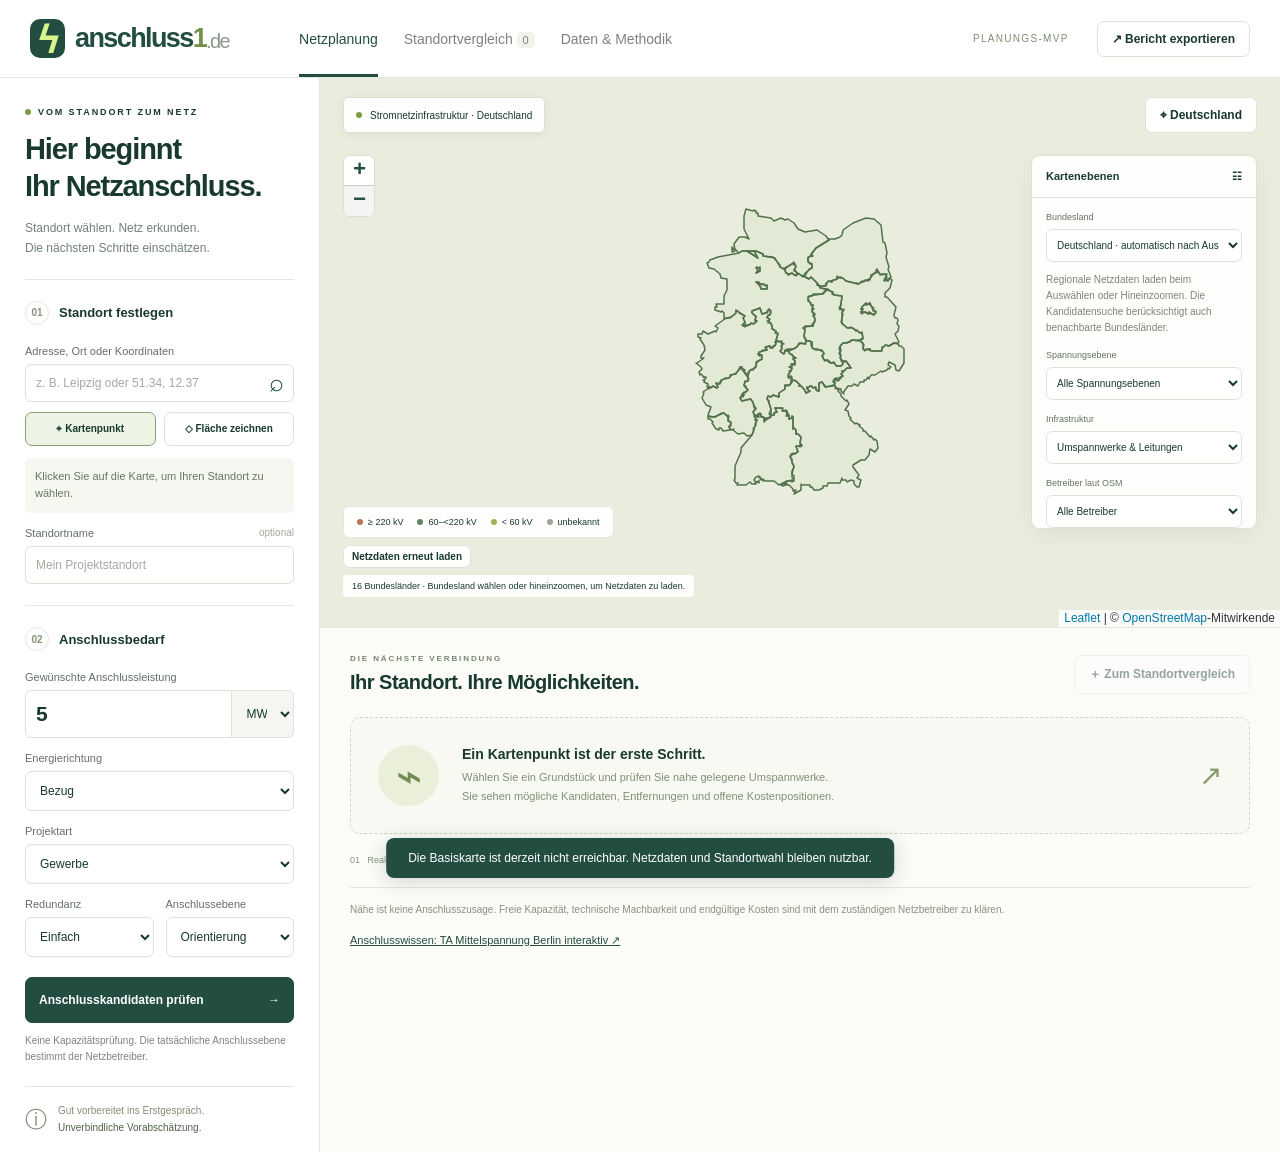
==== index.html @ a030c225 "Load network map by federal state and preserve cross-border search" ====
<!doctype html><html lang="de"><head><meta charset="utf-8"><meta name="viewport" content="width=device-width,initial-scale=1"><meta name="referrer" content="strict-origin-when-cross-origin"><meta name="description" content="Stromnetzanschlüsse in Deutschland vorplanen: reale Infrastrukturdaten, Standortvergleich und transparente Kostenschätzung."><link rel="canonical" href="https://www.anschluss1.de/"><title>Anschluss1.de · Netzanschlüsse vorausdenken</title><link rel="icon" type="image/svg+xml" href="data:image/svg+xml,%3Csvg xmlns='http://www.w3.org/2000/svg' viewBox='0 0 32 32'%3E%3Crect width='32' height='32' rx='9' fill='%231b453c'/%3E%3Cpath d='M18 4 8 18h7l-1 10 11-15h-8z' fill='%23d7f585'/%3E%3C/svg%3E"><link rel="stylesheet" href="vendor/leaflet.css"><link rel="stylesheet" href="style.css"><script src="vendor/leaflet.js" defer></script><script type="module" src="app.js"></script></head><body>
<header class="header"><a class="brand" href="./" aria-label="Anschluss1 Startseite"><span class="brand-icon">ϟ</span> anschluss<span class="brand-one">1</span><span class="brand-de">.de</span></a><nav aria-label="Hauptnavigation"><button class="nav active" id="plan-tab">Netzplanung</button><button class="nav" id="compare-tab">Standortvergleich <span id="compare-count">0</span></button><button class="nav" id="sources-tab">Daten & Methodik</button></nav><span class="mvp">PLANUNGS-MVP</span><button id="export" class="button compact">↗ Bericht exportieren</button></header>
<main id="workspace"><aside class="sidebar"><div class="intro"><div class="eyebrow"><span class="status-dot"></span> VOM STANDORT ZUM NETZ</div><h1>Hier beginnt <br>Ihr Netzanschluss.</h1><p>Standort wählen. Netz erkunden.<br>Die nächsten Schritte einschätzen.</p></div>
<section class="form-section"><h2><span class="step">01</span> Standort festlegen</h2><form id="search-form"><label for="search">Adresse, Ort oder Koordinaten</label><div class="search-box"><input id="search" placeholder="z. B. Leipzig oder 51.34, 12.37" autocomplete="off"><button aria-label="Standort suchen" title="Suchen">⌕</button></div></form><div id="search-results" aria-live="polite"></div><div class="two-buttons"><button id="point-mode" class="button selected">⌖ Kartenpunkt</button><button id="draw-mode" class="button">◇ Fläche zeichnen</button></div><div id="draw-actions" hidden><p class="hint">Eckpunkte anklicken, dann abschließen. Mindestens 3 Punkte.</p><button id="finish-draw" class="button">Fläche abschließen</button><button id="cancel-draw" class="text-button">Abbrechen</button></div><div id="location-summary" class="location-summary">Klicken Sie auf die Karte, um Ihren Standort zu wählen.</div><label for="site-name">Standortname <span class="optional">optional</span></label><input id="site-name" placeholder="Mein Projektstandort" maxlength="100"></section>
<section class="form-section"><h2><span class="step">02</span> Anschlussbedarf</h2><label for="power">Gewünschte Anschlussleistung</label><div class="power-field"><input id="power" type="number" min="0.001" max="1000" step="any" value="5"><select id="unit" aria-label="Leistungseinheit"><option>MW</option><option>kW</option></select></div><label for="direction">Energierichtung</label><select id="direction"><option value="draw">Bezug</option><option value="feed">Einspeisung</option><option value="both">Bezug & Einspeisung</option></select><label for="project">Projektart</label><select id="project"><option value="commercial">Gewerbe</option><option value="industry">Industrie</option><option value="storage">Batteriespeicher</option><option value="charging">Ladepark</option><option value="generation">Erzeugungsanlage</option></select><div class="field-grid"><div><label for="redundancy">Redundanz</label><select id="redundancy"><option value="single">Einfach</option><option value="n1">N−1 gewünscht</option></select></div><div><label for="level">Anschlussebene</label><select id="level"><option value="auto">Orientierung</option><option value="mv">Mittelspannung</option><option value="hv">Hochspannung</option><option value="ehv">Höchstspannung</option></select></div></div><button id="analyze" class="button primary">Anschlusskandidaten prüfen <span>→</span></button><p class="hint">Keine Kapazitätsprüfung. Die tatsächliche Anschlussebene bestimmt der Netzbetreiber.</p></section>
<div class="sidebar-bottom"><span class="shield">ⓘ</span><p>Gut vorbereitet ins Erstgespräch.<br><strong>Unverbindliche Vorabschätzung.</strong></p></div></aside>
<div class="main-surface"><section class="map-section" aria-label="Interaktive Infrastrukturkarte"><div id="map"></div><div class="map-top"><span class="map-label"><span class="status-dot"></span> Stromnetzinfrastruktur · Deutschland</span><button id="fit-germany" class="button compact">⌖ Deutschland</button></div><details class="map-filters" open><summary>Kartenebenen <span>☷</span></summary><div class="filters-inner"><label for="state-filter">Bundesland</label><select id="state-filter"><option value="">Deutschland · automatisch nach Ausschnitt</option></select><p class="hint">Regionale Netzdaten laden beim Auswählen oder Hineinzoomen. Die Kandidatensuche berücksichtigt auch benachbarte Bundesländer.</p><label for="voltage-filter">Spannungsebene</label><select id="voltage-filter"><option value="all">Alle Spannungsebenen</option><option value="ehv">≥ 220 kV · Höchstspannung</option><option value="hv">60–&lt;220 kV · Hochspannung</option><option value="mv">1–&lt;60 kV · Mittelspannung</option><option value="unknown">Spannung unbekannt</option></select><label for="type-filter">Infrastruktur</label><select id="type-filter"><option value="all">Umspannwerke & Leitungen</option><option value="station">Nur Umspannwerke / Stationen</option><option value="line">Nur Leitungen</option></select><label for="operator-filter">Betreiber laut OSM</label><select id="operator-filter"><option value="all">Alle Betreiber</option></select><p class="hint">Filter gelten auch für den Kandidatenvergleich.</p><label class="checkbox-label"><input id="parcels" type="checkbox"> Amtliche Flurstücke NRW</label><p id="parcel-status" class="hint">Nur NRW, ab Zoom 17 · Geobasis NRW · dl-de/zero-2-0. Objektstand ungeprüft.</p></div></details><div class="map-bottom"><div class="legend"><span><i class="dot ehv"></i> ≥ 220 kV</span><span><i class="dot hv"></i> 60–&lt;220 kV</span><span><i class="dot mv"></i> &lt; 60 kV</span><span><i class="dot unknown"></i> unbekannt</span></div><button id="retry-data" class="button compact" type="button">Netzdaten erneut laden</button><span id="data-status" role="status">Netzdaten werden geladen …</span></div></section>
<section class="results-section"><div class="results-heading"><div><div class="eyebrow">DIE NÄCHSTE VERBINDUNG</div><h2 id="results-title">Ihr Standort. Ihre Möglichkeiten.</h2></div><button id="save-site" class="button compact" disabled>＋ Zum Standortvergleich</button></div><div id="results"><div class="empty-state"><div class="empty-symbol">⌁</div><div><h3>Ein Kartenpunkt ist der erste Schritt.</h3><p>Wählen Sie ein Grundstück und prüfen Sie nahe gelegene Umspannwerke.<br>Sie sehen mögliche Kandidaten, Entfernungen und offene Kostenpositionen.</p></div><span class="empty-arrow">↗</span></div><div class="start-notes"><span>01 &nbsp; Reale Infrastrukturdaten</span><span>02 &nbsp; Nachvollziehbare Annahmen</span><span>03 &nbsp; Klar benannte Datenlücken</span></div></div><p class="disclaimer">Nähe ist keine Anschlusszusage. Freie Kapazität, technische Machbarkeit und endgültige Kosten sind mit dem zuständigen Netzbetreiber zu klären.</p><p class="knowledge-link"><a href="/wissen">Anschlusswissen: TA Mittelspannung Berlin interaktiv ↗</a></p></section></div></main>
<section id="compare-view" class="page-view" hidden><div class="eyebrow">EINE ANFORDERUNG · MEHRERE STANDORTE</div><h1>Standorte im Vergleich</h1><p>Alle Standorte werden mit Ihrem aktuellen Anschlussbedarf und denselben Modellannahmen neu berechnet. Nur in dieser Sitzung gespeichert.</p><div id="comparison"></div><button id="back-plan" class="button primary">Zur Karte</button></section>
<section id="sources-view" class="page-view" hidden></section>
<dialog id="detail-dialog"><div class="dialog-head"><h2 id="detail-title">Anschlusskandidat</h2><button data-close="detail-dialog" class="icon-button" aria-label="Schließen">×</button></div><div id="detail-content"></div></dialog>
<dialog id="model-dialog"><div class="dialog-head"><h2>Kostenmodell bearbeiten</h2><button data-close="model-dialog" class="icon-button" aria-label="Schließen">×</button></div><p>Leere Felder bleiben <strong>unbekannt</strong>. Tragen Sie belegte Angebotspreise oder eigene, ausdrücklich als Annahme bezeichnete Bandbreiten ein. Alle Preise netto in Euro.</p><form id="model-form"><div class="field-grid"><div><label for="route-low">Trassenfaktor niedrig</label><input id="route-low" type="number" min="1" max="10" step="0.05" value="1.15" required></div><div><label for="route-mid">Trassenfaktor mittel</label><input id="route-mid" type="number" min="1" max="10" step="0.05" value="1.35" required></div><div><label for="route-high">Trassenfaktor hoch</label><input id="route-high" type="number" min="1" max="10" step="0.05" value="1.7" required></div></div><p class="hint">Geometrische Modellannahme: Luftlinie × Faktor. Keine berechnete oder genehmigungsfähige Trasse. Querungen zusätzlich manuell erfassen.</p><p id="model-scope" class="notice"></p><label for="price-level">Preise gelten für Anschlussebene</label><select id="price-level"><option value="mv">Mittelspannung</option><option value="hv">Hochspannung</option><option value="ehv">Höchstspannung</option></select><div class="table-scroll"><table class="model-table"><thead><tr><th>Position / Einheit</th><th>Niedrig</th><th>Mittel</th><th>Hoch</th></tr></thead><tbody id="model-rows"></tbody></table></div><label for="crossings">Anzahl Querungen – Annahme für alle Trassen (leer = ungeprüft)</label><input id="crossings" type="number" min="0" max="10000" step="1" placeholder="Straßen, Bahnstrecken, Gewässer"><label for="model-source">Preisquelle oder Beschreibung der eigenen Annahmen</label><input id="model-source" maxlength="500" placeholder="z. B. Angebot vom … / eigene unbestätigte Annahmen"><label for="price-date">Preisstand</label><input id="price-date" type="date"><p class="hint">Jede Nutzung dieser Preise bleibt eine nutzerseitige Annahme. Eine 0 ist eine ausdrückliche Annahme, keine fehlende Angabe. Für andere Spannungsebenen bleiben die Positionen offen.</p><div id="model-error" role="alert"></div><button class="button primary" type="submit">Annahmen übernehmen</button></form></dialog>
<div id="toast" role="status" hidden></div><div id="print-report"></div>
</body></html>
---- vendor/leaflet.css ----
/* required styles */

.leaflet-pane,
.leaflet-tile,
.leaflet-marker-icon,
.leaflet-marker-shadow,
.leaflet-tile-container,
.leaflet-pane > svg,
.leaflet-pane > canvas,
.leaflet-zoom-box,
.leaflet-image-layer,
.leaflet-layer {
	position: absolute;
	left: 0;
	top: 0;
	}
.leaflet-container {
	overflow: hidden;
	}
.leaflet-tile,
.leaflet-marker-icon,
.leaflet-marker-shadow {
	-webkit-user-select: none;
	   -moz-user-select: none;
	        user-select: none;
	  -webkit-user-drag: none;
	}
/* Prevents IE11 from highlighting tiles in blue */
.leaflet-tile::selection {
	background: transparent;
}
/* Safari renders non-retina tile on retina better with this, but Chrome is worse */
.leaflet-safari .leaflet-tile {
	image-rendering: -webkit-optimize-contrast;
	}
/* hack that prevents hw layers "stretching" when loading new tiles */
.leaflet-safari .leaflet-tile-container {
	width: 1600px;
	height: 1600px;
	-webkit-transform-origin: 0 0;
	}
.leaflet-marker-icon,
.leaflet-marker-shadow {
	display: block;
	}
/* .leaflet-container svg: reset svg max-width decleration shipped in Joomla! (joomla.org) 3.x */
/* .leaflet-container img: map is broken in FF if you have max-width: 100% on tiles */
.leaflet-container .leaflet-overlay-pane svg {
	max-width: none !important;
	max-height: none !important;
	}
.leaflet-container .leaflet-marker-pane img,
.leaflet-container .leaflet-shadow-pane img,
.leaflet-container .leaflet-tile-pane img,
.leaflet-container img.leaflet-image-layer,
.leaflet-container .leaflet-tile {
	max-width: none !important;
	max-height: none !important;
	width: auto;
	padding: 0;
	}

.leaflet-container img.leaflet-tile {
	/* See: https://bugs.chromium.org/p/chromium/issues/detail?id=600120 */
	mix-blend-mode: plus-lighter;
}

.leaflet-container.leaflet-touch-zoom {
	-ms-touch-action: pan-x pan-y;
	touch-action: pan-x pan-y;
	}
.leaflet-container.leaflet-touch-drag {
	-ms-touch-action: pinch-zoom;
	/* Fallback for FF which doesn't support pinch-zoom */
	touch-action: none;
	touch-action: pinch-zoom;
}
.leaflet-container.leaflet-touch-drag.leaflet-touch-zoom {
	-ms-touch-action: none;
	touch-action: none;
}
.leaflet-container {
	-webkit-tap-highlight-color: transparent;
}
.leaflet-container a {
	-webkit-tap-highlight-color: rgba(51, 181, 229, 0.4);
}
.leaflet-tile {
	filter: inherit;
	visibility: hidden;
	}
.leaflet-tile-loaded {
	visibility: inherit;
	}
.leaflet-zoom-box {
	width: 0;
	height: 0;
	-moz-box-sizing: border-box;
	     box-sizing: border-box;
	z-index: 800;
	}
/* workaround for https://bugzilla.mozilla.org/show_bug.cgi?id=888319 */
.leaflet-overlay-pane svg {
	-moz-user-select: none;
	}

.leaflet-pane         { z-index: 400; }

.leaflet-tile-pane    { z-index: 200; }
.leaflet-overlay-pane { z-index: 400; }
.leaflet-shadow-pane  { z-index: 500; }
.leaflet-marker-pane  { z-index: 600; }
.leaflet-tooltip-pane   { z-index: 650; }
.leaflet-popup-pane   { z-index: 700; }

.leaflet-map-pane canvas { z-index: 100; }
.leaflet-map-pane svg    { z-index: 200; }

.leaflet-vml-shape {
	width: 1px;
	height: 1px;
	}
.lvml {
	behavior: url(#default#VML);
	display: inline-block;
	position: absolute;
	}


/* control positioning */

.leaflet-control {
	position: relative;
	z-index: 800;
	pointer-events: visiblePainted; /* IE 9-10 doesn't have auto */
	pointer-events: auto;
	}
.leaflet-top,
.leaflet-bottom {
	position: absolute;
	z-index: 1000;
	pointer-events: none;
	}
.leaflet-top {
	top: 0;
	}
.leaflet-right {
	right: 0;
	}
.leaflet-bottom {
	bottom: 0;
	}
.leaflet-left {
	left: 0;
	}
.leaflet-control {
	float: left;
	clear: both;
	}
.leaflet-right .leaflet-control {
	float: right;
	}
.leaflet-top .leaflet-control {
	margin-top: 10px;
	}
.leaflet-bottom .leaflet-control {
	margin-bottom: 10px;
	}
.leaflet-left .leaflet-control {
	margin-left: 10px;
	}
.leaflet-right .leaflet-control {
	margin-right: 10px;
	}


/* zoom and fade animations */

.leaflet-fade-anim .leaflet-popup {
	opacity: 0;
	-webkit-transition: opacity 0.2s linear;
	   -moz-transition: opacity 0.2s linear;
	        transition: opacity 0.2s linear;
	}
.leaflet-fade-anim .leaflet-map-pane .leaflet-popup {
	opacity: 1;
	}
.leaflet-zoom-animated {
	-webkit-transform-origin: 0 0;
	    -ms-transform-origin: 0 0;
	        transform-origin: 0 0;
	}
svg.leaflet-zoom-animated {
	will-change: transform;
}

.leaflet-zoom-anim .leaflet-zoom-animated {
	-webkit-transition: -webkit-transform 0.25s cubic-bezier(0,0,0.25,1);
	   -moz-transition:    -moz-transform 0.25s cubic-bezier(0,0,0.25,1);
	        transition:         transform 0.25s cubic-bezier(0,0,0.25,1);
	}
.leaflet-zoom-anim .leaflet-tile,
.leaflet-pan-anim .leaflet-tile {
	-webkit-transition: none;
	   -moz-transition: none;
	        transition: none;
	}

.leaflet-zoom-anim .leaflet-zoom-hide {
	visibility: hidden;
	}


/* cursors */

.leaflet-interactive {
	cursor: pointer;
	}
.leaflet-grab {
	cursor: -webkit-grab;
	cursor:    -moz-grab;
	cursor:         grab;
	}
.leaflet-crosshair,
.leaflet-crosshair .leaflet-interactive {
	cursor: crosshair;
	}
.leaflet-popup-pane,
.leaflet-control {
	cursor: auto;
	}
.leaflet-dragging .leaflet-grab,
.leaflet-dragging .leaflet-grab .leaflet-interactive,
.leaflet-dragging .leaflet-marker-draggable {
	cursor: move;
	cursor: -webkit-grabbing;
	cursor:    -moz-grabbing;
	cursor:         grabbing;
	}

/* marker & overlays interactivity */
.leaflet-marker-icon,
.leaflet-marker-shadow,
.leaflet-image-layer,
.leaflet-pane > svg path,
.leaflet-tile-container {
	pointer-events: none;
	}

.leaflet-marker-icon.leaflet-interactive,
.leaflet-image-layer.leaflet-interactive,
.leaflet-pane > svg path.leaflet-interactive,
svg.leaflet-image-layer.leaflet-interactive path {
	pointer-events: visiblePainted; /* IE 9-10 doesn't have auto */
	pointer-events: auto;
	}

/* visual tweaks */

.leaflet-container {
	background: #ddd;
	outline-offset: 1px;
	}
.leaflet-container a {
	color: #0078A8;
	}
.leaflet-zoom-box {
	border: 2px dotted #38f;
	background: rgba(255,255,255,0.5);
	}


/* general typography */
.leaflet-container {
	font-family: "Helvetica Neue", Arial, Helvetica, sans-serif;
	font-size: 12px;
	font-size: 0.75rem;
	line-height: 1.5;
	}


/* general toolbar styles */

.leaflet-bar {
	box-shadow: 0 1px 5px rgba(0,0,0,0.65);
	border-radius: 4px;
	}
.leaflet-bar a {
	background-color: #fff;
	border-bottom: 1px solid #ccc;
	width: 26px;
	height: 26px;
	line-height: 26px;
	display: block;
	text-align: center;
	text-decoration: none;
	color: black;
	}
.leaflet-bar a,
.leaflet-control-layers-toggle {
	background-position: 50% 50%;
	background-repeat: no-repeat;
	display: block;
	}
.leaflet-bar a:hover,
.leaflet-bar a:focus {
	background-color: #f4f4f4;
	}
.leaflet-bar a:first-child {
	border-top-left-radius: 4px;
	border-top-right-radius: 4px;
	}
.leaflet-bar a:last-child {
	border-bottom-left-radius: 4px;
	border-bottom-right-radius: 4px;
	border-bottom: none;
	}
.leaflet-bar a.leaflet-disabled {
	cursor: default;
	background-color: #f4f4f4;
	color: #bbb;
	}

.leaflet-touch .leaflet-bar a {
	width: 30px;
	height: 30px;
	line-height: 30px;
	}
.leaflet-touch .leaflet-bar a:first-child {
	border-top-left-radius: 2px;
	border-top-right-radius: 2px;
	}
.leaflet-touch .leaflet-bar a:last-child {
	border-bottom-left-radius: 2px;
	border-bottom-right-radius: 2px;
	}

/* zoom control */

.leaflet-control-zoom-in,
.leaflet-control-zoom-out {
	font: bold 18px 'Lucida Console', Monaco, monospace;
	text-indent: 1px;
	}

.leaflet-touch .leaflet-control-zoom-in, .leaflet-touch .leaflet-control-zoom-out  {
	font-size: 22px;
	}


/* layers control */

.leaflet-control-layers {
	box-shadow: 0 1px 5px rgba(0,0,0,0.4);
	background: #fff;
	border-radius: 5px;
	}
.leaflet-control-layers-toggle {
	background-image: url(images/layers.png);
	width: 36px;
	height: 36px;
	}
.leaflet-retina .leaflet-control-layers-toggle {
	background-image: url(images/layers-2x.png);
	background-size: 26px 26px;
	}
.leaflet-touch .leaflet-control-layers-toggle {
	width: 44px;
	height: 44px;
	}
.leaflet-control-layers .leaflet-control-layers-list,
.leaflet-control-layers-expanded .leaflet-control-layers-toggle {
	display: none;
	}
.leaflet-control-layers-expanded .leaflet-control-layers-list {
	display: block;
	position: relative;
	}
.leaflet-control-layers-expanded {
	padding: 6px 10px 6px 6px;
	color: #333;
	background: #fff;
	}
.leaflet-control-layers-scrollbar {
	overflow-y: scroll;
	overflow-x: hidden;
	padding-right: 5px;
	}
.leaflet-control-layers-selector {
	margin-top: 2px;
	position: relative;
	top: 1px;
	}
.leaflet-control-layers label {
	display: block;
	font-size: 13px;
	font-size: 1.08333em;
	}
.leaflet-control-layers-separator {
	height: 0;
	border-top: 1px solid #ddd;
	margin: 5px -10px 5px -6px;
	}

/* Default icon URLs */
.leaflet-default-icon-path { /* used only in path-guessing heuristic, see L.Icon.Default */
	background-image: url(images/marker-icon.png);
	}


/* attribution and scale controls */

.leaflet-container .leaflet-control-attribution {
	background: #fff;
	background: rgba(255, 255, 255, 0.8);
	margin: 0;
	}
.leaflet-control-attribution,
.leaflet-control-scale-line {
	padding: 0 5px;
	color: #333;
	line-height: 1.4;
	}
.leaflet-control-attribution a {
	text-decoration: none;
	}
.leaflet-control-attribution a:hover,
.leaflet-control-attribution a:focus {
	text-decoration: underline;
	}
.leaflet-attribution-flag {
	display: inline !important;
	vertical-align: baseline !important;
	width: 1em;
	height: 0.6669em;
	}
.leaflet-left .leaflet-control-scale {
	margin-left: 5px;
	}
.leaflet-bottom .leaflet-control-scale {
	margin-bottom: 5px;
	}
.leaflet-control-scale-line {
	border: 2px solid #777;
	border-top: none;
	line-height: 1.1;
	padding: 2px 5px 1px;
	white-space: nowrap;
	-moz-box-sizing: border-box;
	     box-sizing: border-box;
	background: rgba(255, 255, 255, 0.8);
	text-shadow: 1px 1px #fff;
	}
.leaflet-control-scale-line:not(:first-child) {
	border-top: 2px solid #777;
	border-bottom: none;
	margin-top: -2px;
	}
.leaflet-control-scale-line:not(:first-child):not(:last-child) {
	border-bottom: 2px solid #777;
	}

.leaflet-touch .leaflet-control-attribution,
.leaflet-touch .leaflet-control-layers,
.leaflet-touch .leaflet-bar {
	box-shadow: none;
	}
.leaflet-touch .leaflet-control-layers,
.leaflet-touch .leaflet-bar {
	border: 2px solid rgba(0,0,0,0.2);
	background-clip: padding-box;
	}


/* popup */

.leaflet-popup {
	position: absolute;
	text-align: center;
	margin-bottom: 20px;
	}
.leaflet-popup-content-wrapper {
	padding: 1px;
	text-align: left;
	border-radius: 12px;
	}
.leaflet-popup-content {
	margin: 13px 24px 13px 20px;
	line-height: 1.3;
	font-size: 13px;
	font-size: 1.08333em;
	min-height: 1px;
	}
.leaflet-popup-content p {
	margin: 17px 0;
	margin: 1.3em 0;
	}
.leaflet-popup-tip-container {
	width: 40px;
	height: 20px;
	position: absolute;
	left: 50%;
	margin-top: -1px;
	margin-left: -20px;
	overflow: hidden;
	pointer-events: none;
	}
.leaflet-popup-tip {
	width: 17px;
	height: 17px;
	padding: 1px;

	margin: -10px auto 0;
	pointer-events: auto;

	-webkit-transform: rotate(45deg);
	   -moz-transform: rotate(45deg);
	    -ms-transform: rotate(45deg);
	        transform: rotate(45deg);
	}
.leaflet-popup-content-wrapper,
.leaflet-popup-tip {
	background: white;
	color: #333;
	box-shadow: 0 3px 14px rgba(0,0,0,0.4);
	}
.leaflet-container a.leaflet-popup-close-button {
	position: absolute;
	top: 0;
	right: 0;
	border: none;
	text-align: center;
	width: 24px;
	height: 24px;
	font: 16px/24px Tahoma, Verdana, sans-serif;
	color: #757575;
	text-decoration: none;
	background: transparent;
	}
.leaflet-container a.leaflet-popup-close-button:hover,
.leaflet-container a.leaflet-popup-close-button:focus {
	color: #585858;
	}
.leaflet-popup-scrolled {
	overflow: auto;
	}

.leaflet-oldie .leaflet-popup-content-wrapper {
	-ms-zoom: 1;
	}
.leaflet-oldie .leaflet-popup-tip {
	width: 24px;
	margin: 0 auto;

	-ms-filter: "progid:DXImageTransform.Microsoft.Matrix(M11=0.70710678, M12=0.70710678, M21=-0.70710678, M22=0.70710678)";
	filter: progid:DXImageTransform.Microsoft.Matrix(M11=0.70710678, M12=0.70710678, M21=-0.70710678, M22=0.70710678);
	}

.leaflet-oldie .leaflet-control-zoom,
.leaflet-oldie .leaflet-control-layers,
.leaflet-oldie .leaflet-popup-content-wrapper,
.leaflet-oldie .leaflet-popup-tip {
	border: 1px solid #999;
	}


/* div icon */

.leaflet-div-icon {
	background: #fff;
	border: 1px solid #666;
	}


/* Tooltip */
/* Base styles for the element that has a tooltip */
.leaflet-tooltip {
	position: absolute;
	padding: 6px;
	background-color: #fff;
	border: 1px solid #fff;
	border-radius: 3px;
	color: #222;
	white-space: nowrap;
	-webkit-user-select: none;
	-moz-user-select: none;
	-ms-user-select: none;
	user-select: none;
	pointer-events: none;
	box-shadow: 0 1px 3px rgba(0,0,0,0.4);
	}
.leaflet-tooltip.leaflet-interactive {
	cursor: pointer;
	pointer-events: auto;
	}
.leaflet-tooltip-top:before,
.leaflet-tooltip-bottom:before,
.leaflet-tooltip-left:before,
.leaflet-tooltip-right:before {
	position: absolute;
	pointer-events: none;
	border: 6px solid transparent;
	background: transparent;
	content: "";
	}

/* Directions */

.leaflet-tooltip-bottom {
	margin-top: 6px;
}
.leaflet-tooltip-top {
	margin-top: -6px;
}
.leaflet-tooltip-bottom:before,
.leaflet-tooltip-top:before {
	left: 50%;
	margin-left: -6px;
	}
.leaflet-tooltip-top:before {
	bottom: 0;
	margin-bottom: -12px;
	border-top-color: #fff;
	}
.leaflet-tooltip-bottom:before {
	top: 0;
	margin-top: -12px;
	margin-left: -6px;
	border-bottom-color: #fff;
	}
.leaflet-tooltip-left {
	margin-left: -6px;
}
.leaflet-tooltip-right {
	margin-left: 6px;
}
.leaflet-tooltip-left:before,
.leaflet-tooltip-right:before {
	top: 50%;
	margin-top: -6px;
	}
.leaflet-tooltip-left:before {
	right: 0;
	margin-right: -12px;
	border-left-color: #fff;
	}
.leaflet-tooltip-right:before {
	left: 0;
	margin-left: -12px;
	border-right-color: #fff;
	}

/* Printing */

@media print {
	/* Prevent printers from removing background-images of controls. */
	.leaflet-control {
		-webkit-print-color-adjust: exact;
		print-color-adjust: exact;
		}
	}
---- style.css ----
:root{--ink:#18392f;--muted:#718079;--green:#224d40;--lime:#d7f58a;--line:#e2e7df;--paper:#fbfcf8;--warm:#f1f3ec}*{box-sizing:border-box}body{margin:0;background:var(--paper);color:var(--ink);font:14px 'DM Sans',sans-serif}button,input,select{font:inherit}button{cursor:pointer}a{color:var(--green)}button:focus-visible,a:focus-visible,input:focus-visible,select:focus-visible,summary:focus-visible{outline:3px solid #83a740;outline-offset:3px}button:disabled{opacity:.45;cursor:not-allowed}[hidden]{display:none!important}.header{height:78px;display:flex;align-items:center;padding:0 30px;gap:28px;border-bottom:1px solid var(--line);background:#fff}.brand{display:flex;align-items:center;gap:0;font:800 27px 'Manrope',sans-serif;text-decoration:none;letter-spacing:-1.6px;white-space:nowrap}.brand-icon{display:grid;place-items:center;width:35px;height:39px;background:var(--green);color:var(--lime);font-size:37px;border-radius:10px;margin-right:10px;letter-spacing:0}.brand-one{color:#74914b}.brand-de{font-weight:400;color:#8b988e;font-size:20px;margin-top:5px}.header nav{display:flex;gap:26px;height:100%;align-items:stretch;margin-left:42px}.nav{border:0;border-bottom:3px solid transparent;background:none;color:#7b847d;padding:3px 0 0;font-weight:500}.nav.active{border-color:var(--green);color:var(--green)}#compare-count{background:#f0f3ec;padding:2px 6px;border-radius:5px;font-size:11px}.mvp{margin-left:auto;color:#7e8e72;font-size:10px;letter-spacing:1.3px;white-space:nowrap}.button{display:inline-flex;justify-content:center;align-items:center;gap:8px;border:1px solid #dce3d8;background:#fff;color:var(--ink);border-radius:7px;padding:11px 13px;font-weight:600;font-size:12px;transition:.15s}.button:hover{background:#f1f5e9;border-color:#a0b491}.button.primary{background:var(--green);color:white;border-color:var(--green);min-height:46px;width:100%;margin-top:20px;justify-content:space-between}.button.primary:hover{background:#153a2e}.compact{font-size:12px;padding:10px 14px}.selected{background:#edf3e5;border-color:#87a275}.sidebar{width:320px;flex-shrink:0;border-right:1px solid var(--line);background:#fff;padding:29px 25px 0}.intro{padding-bottom:20px}.eyebrow{font-size:9px;letter-spacing:1.9px;font-weight:700;display:flex;align-items:center;gap:7px}.status-dot{height:6px;width:6px;border-radius:50%;background:#7c9c43;display:inline-block;flex-shrink:0}h1,h2,h3{font-family:'Manrope',sans-serif;margin-top:0}h1{font-size:29px;line-height:1.28;letter-spacing:-1.1px;margin:14px 0}p{line-height:1.65}.intro p{color:var(--muted);font-size:12px;margin:12px 0 0}.form-section{border-top:1px solid var(--line);padding:21px 0}.form-section h2{font-size:13px;display:flex;gap:10px;align-items:center;margin-bottom:20px}.step{font-size:10px;border:1px solid var(--line);width:24px;height:24px;border-radius:50%;display:grid;place-items:center;color:#85927b}label{display:block;font-size:11px;color:#637065;margin:14px 0 7px}input,select{width:100%;border:1px solid #dce3d9;background:#fff;border-radius:6px;padding:11px 10px;color:var(--ink);min-width:0;font-size:12px}input::placeholder{color:#a3aaa0}.search-box{display:flex;border:1px solid #dce3d9;border-radius:6px}.search-box input{border:0;background:transparent}.search-box button{background:transparent;border:0;color:var(--green);font-size:25px;width:37px}.two-buttons{display:flex;gap:8px;margin-top:10px}.two-buttons button{flex:1;font-size:10px;padding:10px 6px}.location-summary{font-size:11px;line-height:1.6;background:#f5f7f0;padding:10px;border-radius:6px;margin-top:12px;color:#66785d}.optional{color:#a0a999;font-size:10px;float:right}.power-field{display:flex}.power-field input{font-size:21px;font-weight:600;border-radius:6px 0 0 6px}.power-field select{width:75px;background:#f5f6f1;border-radius:0 6px 6px 0;border-left:0}.field-grid{display:grid;grid-template-columns:repeat(2,minmax(0,1fr));gap:12px}.hint{font-size:10px;color:#7c8577;line-height:1.6;margin:10px 0 0}.sidebar-bottom{display:flex;align-items:center;gap:11px;border-top:1px solid var(--line);padding:16px 0;color:#829077;font-size:10px}.sidebar-bottom p{margin:0}.sidebar-bottom strong{font-weight:500;color:#4f624a}.shield{font-size:22px}#workspace{display:flex;min-height:calc(100vh - 78px)}.main-surface{flex:1;min-width:0}.map-section{height:550px;position:relative;border-bottom:1px solid var(--line);background:#e9edde}#map{height:100%;width:100%;z-index:0;background:#e9edde}.leaflet-tile-pane{filter:saturate(.38)}.map-top{position:absolute;top:19px;left:23px;right:23px;display:flex;justify-content:space-between;pointer-events:none;gap:10px}.map-top>*{pointer-events:auto}.map-label{border:1px solid #dae1d4;border-radius:6px;background:#ffffffed;padding:11px 12px;font-size:10px;display:flex;align-items:center;gap:8px;box-shadow:0 2px 10px #233c1810}.map-filters{position:absolute;right:23px;top:77px;background:#ffffffef;border:1px solid #dce3d6;border-radius:9px;width:226px;box-shadow:0 6px 20px #233c1810}.map-filters summary{cursor:pointer;font-weight:700;font-size:11px;padding:14px;list-style:none;display:flex;justify-content:space-between}.filters-inner{border-top:1px solid var(--line);padding:0 14px 14px}.filters-inner label{font-size:9px}.filters-inner select{font-size:10px;padding:9px 6px}.map-bottom{position:absolute;bottom:30px;left:23px;right:23px;display:flex;align-items:flex-start;flex-direction:column;gap:7px;pointer-events:none}.legend{display:flex;gap:14px;background:#fffffff0;padding:10px 13px;border-radius:6px;border:1px solid var(--line);font-size:9px}.legend span{display:flex;align-items:center;gap:5px}.dot{width:6px;height:6px;display:inline-block;border-radius:50%}.ehv{background:#bd7258}.hv{background:#608565}.mv{background:#a7ad56}.unknown{background:#9ca49a}#data-status{background:#fffffff0;font-size:9px;padding:6px 9px;border-radius:4px;max-width:100%}.leaflet-control-zoom{margin-top:77px!important;margin-left:23px!important;border:1px solid #d8e0d1!important;border-radius:7px!important;overflow:hidden}.leaflet-control-zoom a{color:var(--green)!important}.leaflet-popup-content{font-family:'DM Sans',sans-serif;line-height:1.6;color:var(--ink);min-width:220px}.leaflet-popup-content p{font-size:11px}.results-section{padding:26px 30px}.results-heading{display:flex;justify-content:space-between;align-items:center;gap:15px}.results-heading h2{font-size:20px;margin:8px 0 0;letter-spacing:-.5px}.results-heading .eyebrow{font-size:8px;color:#788770}.empty-state{border:1px dashed #ccd8c3;border-radius:10px;padding:27px;display:flex;align-items:center;gap:23px;margin-top:23px;background:#f7f9f2}.empty-symbol{font-size:44px;background:#e9efd9;width:61px;height:61px;border-radius:50%;display:grid;place-items:center;color:#748b51;flex-shrink:0}.empty-state h3{font-size:14px;margin:0 0 6px}.empty-state p{font-size:11px;color:#819075;margin:0}.empty-arrow{font-size:28px;margin-left:auto;color:#899b6d}.start-notes{display:flex;gap:25px;font-size:9px;color:#89947e;margin-top:21px}.disclaimer{font-size:10px;color:#87917f;border-top:1px solid var(--line);padding-top:14px;margin-top:22px}.candidate-grid{display:grid;grid-template-columns:repeat(3,minmax(0,1fr));gap:12px;margin-top:20px}.candidate{background:#fff;border:1px solid var(--line);padding:18px;border-radius:9px;cursor:pointer}.candidate:hover{border-color:#729060}.candidate .rank{width:25px;height:25px;background:#edf2e2;border-radius:50%;display:grid;place-items:center;font-size:11px;font-weight:700;margin-bottom:12px}.candidate h3{font-size:13px;line-height:1.5;margin-bottom:5px}.candidate p{font-size:10px;color:#7d8779;margin:5px 0}.badge{display:inline-block;font-size:9px;border-radius:4px;padding:4px 6px;background:#eff3e7;color:#687c4c;margin:5px 4px 7px 0}.badge.warn{background:#fcf0d8;color:#9b7935}.distance-row{display:flex;justify-content:space-between;gap:10px;border-top:1px solid var(--line);border-bottom:1px solid var(--line);padding:12px 0;margin:10px 0}.distance-row strong{display:block;font-size:15px}.distance-row small{font-size:9px;color:#8b9484}.cost-label{font-size:10px;color:#91987f}.cost-value{font-size:15px;font-weight:700;margin:6px 0}.notice{background:#f5f0df;border:1px solid #e8ddbe;padding:12px 15px;border-radius:7px;font-size:11px;line-height:1.7;margin-top:15px;color:#79633a}.result-tools{display:flex;justify-content:space-between;align-items:center;gap:12px;margin-top:16px;font-size:11px;color:#7e8b72}.text-button{border:0;background:none;color:var(--green);text-decoration:underline;font-size:11px;padding:8px}.page-view{max-width:1200px;margin:0 auto;padding:50px 30px}.page-view>p{color:var(--muted);max-width:800px}.source-grid{display:grid;grid-template-columns:1fr 1fr;gap:20px;margin-top:30px}.source-card{border:1px solid var(--line);border-radius:12px;padding:25px;background:#fff}.source-card h2{font-size:17px}.source-card p,.source-card li{font-size:12px;color:#708067;line-height:1.9}.source-card li{margin-bottom:8px}.source-card ul{padding-left:19px}.page-view>.primary{max-width:200px}.compare-grid{display:grid;grid-template-columns:repeat(auto-fit,minmax(260px,1fr));gap:18px;margin:30px 0}.compare-card{border:1px solid var(--line);border-radius:10px;padding:24px;background:#fff}.compare-card h2{font-size:19px}.compare-card p{font-size:12px}.compare-card dl{font-size:12px;line-height:1.8}.compare-card dd{margin:0 0 12px;font-weight:600}.compare-card dt{color:#839077}.search-result{border:1px solid var(--line);background:#fff;text-align:left;padding:10px;width:100%;font-size:11px}.search-result:hover{background:#f1f5e9}dialog{border:1px solid var(--line);border-radius:14px;width:min(930px,94vw);max-height:90vh;padding:28px;color:var(--ink);box-shadow:0 15px 70px #15302630}dialog::backdrop{background:#122a2360;backdrop-filter:blur(3px)}.dialog-head{display:flex;justify-content:space-between;align-items:flex-start;gap:20px}.dialog-head h2{font-size:21px;margin:0 0 16px}.icon-button{background:#eff3e8;border:0;border-radius:50%;font-size:24px;width:32px;height:32px;flex-shrink:0}dialog p,dialog li{font-size:12px}dialog .field-grid{grid-template-columns:repeat(3,minmax(0,1fr))}table{border-collapse:collapse;width:100%;font-size:11px}th{text-align:left;font-weight:500;color:#859179;background:#f5f7ef}th,td{padding:11px;border-bottom:1px solid var(--line);vertical-align:top}td small{display:block;font-size:9px;color:#839276;margin-top:5px}.table-scroll{overflow:auto;margin-top:20px}.model-table{min-width:570px}.model-table input{min-width:85px;max-width:140px;padding:8px}.model-table th:first-child{width:40%}.detail-metrics{display:grid;grid-template-columns:repeat(3,1fr);gap:12px}.detail-metrics div{background:#f3f6ec;padding:17px;border-radius:7px}.detail-metrics strong{display:block;font-size:22px}.detail-metrics small{font-size:10px;color:#7d8c72}.footnote{font-size:10px!important;color:#8b937e}#toast{position:fixed;bottom:22px;left:50%;transform:translateX(-50%);padding:13px 22px;background:#224d40;color:#fff;box-shadow:0 3px 20px #142d3330;border-radius:8px;z-index:2000;max-width:90vw;min-width:220px;font-size:12px}#model-error{color:#a34b37;font-size:12px;margin-top:10px}#print-report{display:none}.report-map{width:100%;max-height:330px;background:#eff3e8}.report-map text{font:12px sans-serif}.marker-site{background:var(--green);border:4px solid #d7f58a;border-radius:50%;width:20px;height:20px;box-shadow:0 2px 8px #224d4070}.marker-rank{display:grid;place-items:center;background:#fff;border:2px solid var(--green);border-radius:50%;width:26px;height:26px;font-weight:700;font-size:11px}.loading-text{padding:40px;color:#72856a}@media(min-width:1550px){.map-section{height:620px}.sidebar{width:345px;padding:35px 30px 0}.header{padding:0 35px}.results-section{padding:30px 35px}}@media(max-width:1150px){.header{gap:16px;padding:0 18px}.header nav{margin-left:10px;gap:17px}.mvp{display:none}.header>#export{margin-left:auto}.sidebar{width:285px;padding:25px 20px 0}.map-filters{width:205px}.candidate-grid{grid-template-columns:1fr}.candidate{display:grid;grid-template-columns:1fr 1fr;gap:0 15px}.candidate .rank{display:none}.candidate .distance-row{grid-row:1/4;grid-column:2}.start-notes{flex-wrap:wrap;gap:10px}.map-label{max-width:235px;font-size:9px}}@media(max-width:760px){.header{height:auto;min-height:70px;flex-wrap:wrap;padding:15px 18px 0;gap:14px}.brand{font-size:23px}.brand-icon{width:29px;height:33px;font-size:31px}.header nav{order:3;width:100%;height:40px;margin:0;gap:20px;justify-content:space-between}.nav{font-size:11px}.header #export{font-size:10px;padding:9px}.sidebar{width:100%;padding:22px 20px 0;border-right:0;display:grid;grid-template-columns:1fr 1fr;gap:0 18px}.intro{grid-column:1/-1;padding-bottom:16px}.intro h1{font-size:26px;display:inline}.intro h1 br{display:none}.intro .eyebrow{margin-bottom:12px}.intro p{display:none}.sidebar-bottom{grid-column:1/-1;padding:10px 0}.sidebar .form-section{padding:18px 0}.form-section h2{font-size:12px}.sidebar .field-grid{grid-template-columns:1fr;gap:0}.sidebar .button.primary{font-size:10px;padding:10px}.two-buttons{flex-wrap:wrap}.two-buttons button{white-space:nowrap}.sidebar .hint{font-size:9px}#workspace{display:block}.map-section{height:490px}.map-top{left:12px;right:12px;top:12px}.map-label{max-width:210px;padding:10px 8px;font-size:8px}.map-top .button{font-size:9px;padding:10px}.map-filters{right:12px;top:65px;width:183px}.map-filters summary{font-size:10px;padding:10px}.map-filters label{margin-top:9px}.map-bottom{left:12px;right:12px;bottom:29px}.legend{gap:8px;font-size:8px;padding:8px}.leaflet-control-zoom{margin-left:12px!important;margin-top:65px!important}.results-section{padding:24px 20px}.results-heading{align-items:flex-start}.results-heading h2{font-size:18px}.results-heading .button{font-size:9px;max-width:125px;padding:9px}.empty-state{padding:20px 15px;gap:12px}.empty-symbol{width:39px;height:39px;font-size:32px}.empty-arrow{display:none}.empty-state h3{font-size:12px}.empty-state p{font-size:10px}.source-grid{grid-template-columns:1fr}.page-view{padding:32px 20px}.page-view h1{font-size:26px}dialog{padding:20px}.detail-metrics{gap:6px}.detail-metrics div{padding:12px}.detail-metrics strong{font-size:17px}.result-tools{align-items:flex-start}.candidate{display:block}.candidate .rank{display:grid}.candidate-grid{grid-template-columns:1fr}.model-table{min-width:520px}}@media print{body>*{display:none!important}#print-report{display:block!important;color:#18392f;font:11px sans-serif}#print-report h1{font-size:25px}#print-report h2{font-size:17px;margin-top:25px}#print-report table{font-size:9px}#print-report p,#print-report li{font-size:10px}#print-report .notice{font-size:10px}#print-report .report-map{height:280px;page-break-inside:avoid}#print-report article{break-before:page}#print-report a{color:inherit;overflow-wrap:anywhere}#print-report td{padding:7px}.no-print{display:none!important}@page{size:A4;margin:14mm}}

.checkbox-label{display:flex;align-items:center;gap:7px;line-height:1.5}.checkbox-label input{width:13px;height:13px;flex-shrink:0}.map-filters{max-height:calc(100% - 150px);overflow:auto}

.knowledge-link{font-size:11px;margin-top:12px;color:#637065}

.map-bottom #retry-data{pointer-events:auto;font-size:10px;padding:5px 8px}.map-filters{max-height:calc(100% - 175px);overflow:auto}
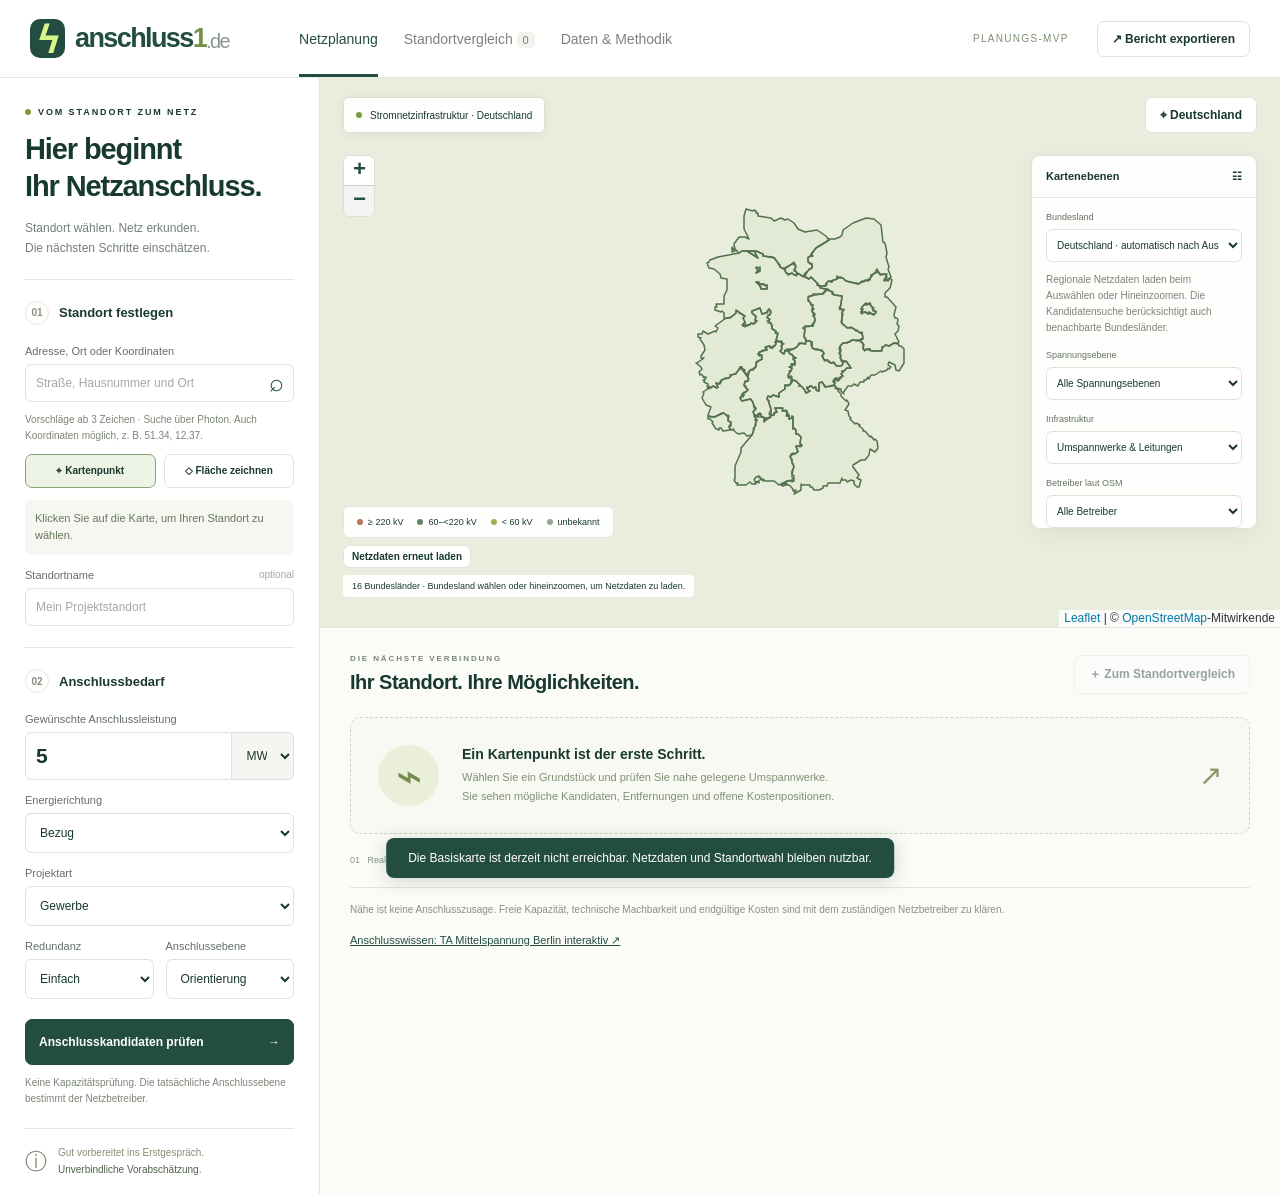
==== commit 73655834: "Suggest addresses while typing with accessible keyboard selection" ====
--- a/index.html
+++ b/index.html
@@ -1,7 +1,7 @@
 <!doctype html><html lang="de"><head><meta charset="utf-8"><meta name="viewport" content="width=device-width,initial-scale=1"><meta name="referrer" content="strict-origin-when-cross-origin"><meta name="description" content="Stromnetzanschlüsse in Deutschland vorplanen: reale Infrastrukturdaten, Standortvergleich und transparente Kostenschätzung."><link rel="canonical" href="https://www.anschluss1.de/"><title>Anschluss1.de · Netzanschlüsse vorausdenken</title><link rel="icon" type="image/svg+xml" href="data:image/svg+xml,%3Csvg xmlns='http://www.w3.org/2000/svg' viewBox='0 0 32 32'%3E%3Crect width='32' height='32' rx='9' fill='%231b453c'/%3E%3Cpath d='M18 4 8 18h7l-1 10 11-15h-8z' fill='%23d7f585'/%3E%3C/svg%3E"><link rel="stylesheet" href="vendor/leaflet.css"><link rel="stylesheet" href="style.css"><script src="vendor/leaflet.js" defer></script><script type="module" src="app.js"></script></head><body>
 <header class="header"><a class="brand" href="./" aria-label="Anschluss1 Startseite"><span class="brand-icon">ϟ</span> anschluss<span class="brand-one">1</span><span class="brand-de">.de</span></a><nav aria-label="Hauptnavigation"><button class="nav active" id="plan-tab">Netzplanung</button><button class="nav" id="compare-tab">Standortvergleich <span id="compare-count">0</span></button><button class="nav" id="sources-tab">Daten & Methodik</button></nav><span class="mvp">PLANUNGS-MVP</span><button id="export" class="button compact">↗ Bericht exportieren</button></header>
 <main id="workspace"><aside class="sidebar"><div class="intro"><div class="eyebrow"><span class="status-dot"></span> VOM STANDORT ZUM NETZ</div><h1>Hier beginnt <br>Ihr Netzanschluss.</h1><p>Standort wählen. Netz erkunden.<br>Die nächsten Schritte einschätzen.</p></div>
-<section class="form-section"><h2><span class="step">01</span> Standort festlegen</h2><form id="search-form"><label for="search">Adresse, Ort oder Koordinaten</label><div class="search-box"><input id="search" placeholder="z. B. Leipzig oder 51.34, 12.37" autocomplete="off"><button aria-label="Standort suchen" title="Suchen">⌕</button></div></form><div id="search-results" aria-live="polite"></div><div class="two-buttons"><button id="point-mode" class="button selected">⌖ Kartenpunkt</button><button id="draw-mode" class="button">◇ Fläche zeichnen</button></div><div id="draw-actions" hidden><p class="hint">Eckpunkte anklicken, dann abschließen. Mindestens 3 Punkte.</p><button id="finish-draw" class="button">Fläche abschließen</button><button id="cancel-draw" class="text-button">Abbrechen</button></div><div id="location-summary" class="location-summary">Klicken Sie auf die Karte, um Ihren Standort zu wählen.</div><label for="site-name">Standortname <span class="optional">optional</span></label><input id="site-name" placeholder="Mein Projektstandort" maxlength="100"></section>
+<section class="form-section"><h2><span class="step">01</span> Standort festlegen</h2><form id="search-form"><label for="search">Adresse, Ort oder Koordinaten</label><div class="search-box"><input id="search" placeholder="Straße, Hausnummer und Ort" autocomplete="off" role="combobox" aria-autocomplete="list" aria-expanded="false" aria-controls="search-results" aria-describedby="search-hint search-status" spellcheck="false"><button aria-label="Standort suchen" title="Suchen">⌕</button></div><div id="search-results" role="listbox" aria-label="Adressvorschläge" hidden></div></form><p id="search-hint" class="hint">Vorschläge ab 3 Zeichen · Suche über Photon. Auch Koordinaten möglich, z. B. 51.34, 12.37.</p><p id="search-status" class="hint" role="status" aria-live="polite"></p><div class="two-buttons"><button id="point-mode" class="button selected">⌖ Kartenpunkt</button><button id="draw-mode" class="button">◇ Fläche zeichnen</button></div><div id="draw-actions" hidden><p class="hint">Eckpunkte anklicken, dann abschließen. Mindestens 3 Punkte.</p><button id="finish-draw" class="button">Fläche abschließen</button><button id="cancel-draw" class="text-button">Abbrechen</button></div><div id="location-summary" class="location-summary">Klicken Sie auf die Karte, um Ihren Standort zu wählen.</div><label for="site-name">Standortname <span class="optional">optional</span></label><input id="site-name" placeholder="Mein Projektstandort" maxlength="100"></section>
 <section class="form-section"><h2><span class="step">02</span> Anschlussbedarf</h2><label for="power">Gewünschte Anschlussleistung</label><div class="power-field"><input id="power" type="number" min="0.001" max="1000" step="any" value="5"><select id="unit" aria-label="Leistungseinheit"><option>MW</option><option>kW</option></select></div><label for="direction">Energierichtung</label><select id="direction"><option value="draw">Bezug</option><option value="feed">Einspeisung</option><option value="both">Bezug & Einspeisung</option></select><label for="project">Projektart</label><select id="project"><option value="commercial">Gewerbe</option><option value="industry">Industrie</option><option value="storage">Batteriespeicher</option><option value="charging">Ladepark</option><option value="generation">Erzeugungsanlage</option></select><div class="field-grid"><div><label for="redundancy">Redundanz</label><select id="redundancy"><option value="single">Einfach</option><option value="n1">N−1 gewünscht</option></select></div><div><label for="level">Anschlussebene</label><select id="level"><option value="auto">Orientierung</option><option value="mv">Mittelspannung</option><option value="hv">Hochspannung</option><option value="ehv">Höchstspannung</option></select></div></div><button id="analyze" class="button primary">Anschlusskandidaten prüfen <span>→</span></button><p class="hint">Keine Kapazitätsprüfung. Die tatsächliche Anschlussebene bestimmt der Netzbetreiber.</p></section>
 <div class="sidebar-bottom"><span class="shield">ⓘ</span><p>Gut vorbereitet ins Erstgespräch.<br><strong>Unverbindliche Vorabschätzung.</strong></p></div></aside>
 <div class="main-surface"><section class="map-section" aria-label="Interaktive Infrastrukturkarte"><div id="map"></div><div class="map-top"><span class="map-label"><span class="status-dot"></span> Stromnetzinfrastruktur · Deutschland</span><button id="fit-germany" class="button compact">⌖ Deutschland</button></div><details class="map-filters" open><summary>Kartenebenen <span>☷</span></summary><div class="filters-inner"><label for="state-filter">Bundesland</label><select id="state-filter"><option value="">Deutschland · automatisch nach Ausschnitt</option></select><p class="hint">Regionale Netzdaten laden beim Auswählen oder Hineinzoomen. Die Kandidatensuche berücksichtigt auch benachbarte Bundesländer.</p><label for="voltage-filter">Spannungsebene</label><select id="voltage-filter"><option value="all">Alle Spannungsebenen</option><option value="ehv">≥ 220 kV · Höchstspannung</option><option value="hv">60–&lt;220 kV · Hochspannung</option><option value="mv">1–&lt;60 kV · Mittelspannung</option><option value="unknown">Spannung unbekannt</option></select><label for="type-filter">Infrastruktur</label><select id="type-filter"><option value="all">Umspannwerke & Leitungen</option><option value="station">Nur Umspannwerke / Stationen</option><option value="line">Nur Leitungen</option></select><label for="operator-filter">Betreiber laut OSM</label><select id="operator-filter"><option value="all">Alle Betreiber</option></select><p class="hint">Filter gelten auch für den Kandidatenvergleich.</p><label class="checkbox-label"><input id="parcels" type="checkbox"> Amtliche Flurstücke NRW</label><p id="parcel-status" class="hint">Nur NRW, ab Zoom 17 · Geobasis NRW · dl-de/zero-2-0. Objektstand ungeprüft.</p></div></details><div class="map-bottom"><div class="legend"><span><i class="dot ehv"></i> ≥ 220 kV</span><span><i class="dot hv"></i> 60–&lt;220 kV</span><span><i class="dot mv"></i> &lt; 60 kV</span><span><i class="dot unknown"></i> unbekannt</span></div><button id="retry-data" class="button compact" type="button">Netzdaten erneut laden</button><span id="data-status" role="status">Netzdaten werden geladen …</span></div></section>
--- a/style.css
+++ b/style.css
@@ -5,3 +5,5 @@
 .knowledge-link{font-size:11px;margin-top:12px;color:#637065}
 
 .map-bottom #retry-data{pointer-events:auto;font-size:10px;padding:5px 8px}.map-filters{max-height:calc(100% - 175px);overflow:auto}
+
+#search-form{position:relative}#search-results{position:absolute;left:0;right:0;top:100%;z-index:1000;background:white;border:1px solid #ccd8c3;border-radius:8px;box-shadow:0 8px 24px #18392f24;max-height:310px;overflow-y:auto;margin-top:4px}.search-result{display:block;width:100%;text-align:left;border:0;border-bottom:1px solid var(--line);background:white;padding:12px;color:var(--ink);white-space:normal;overflow-wrap:anywhere;cursor:pointer}.search-result:last-child{border-bottom:0}.search-result strong{display:block;font-size:12px;line-height:1.5}.search-result span{display:block;font-size:11px;line-height:1.5;color:var(--muted);margin-top:3px}.search-result:hover,.search-result[aria-selected="true"]{background:#edf3e5}.search-box:focus-within{outline:2px solid #83a740;outline-offset:2px}#search-status:empty{display:none}
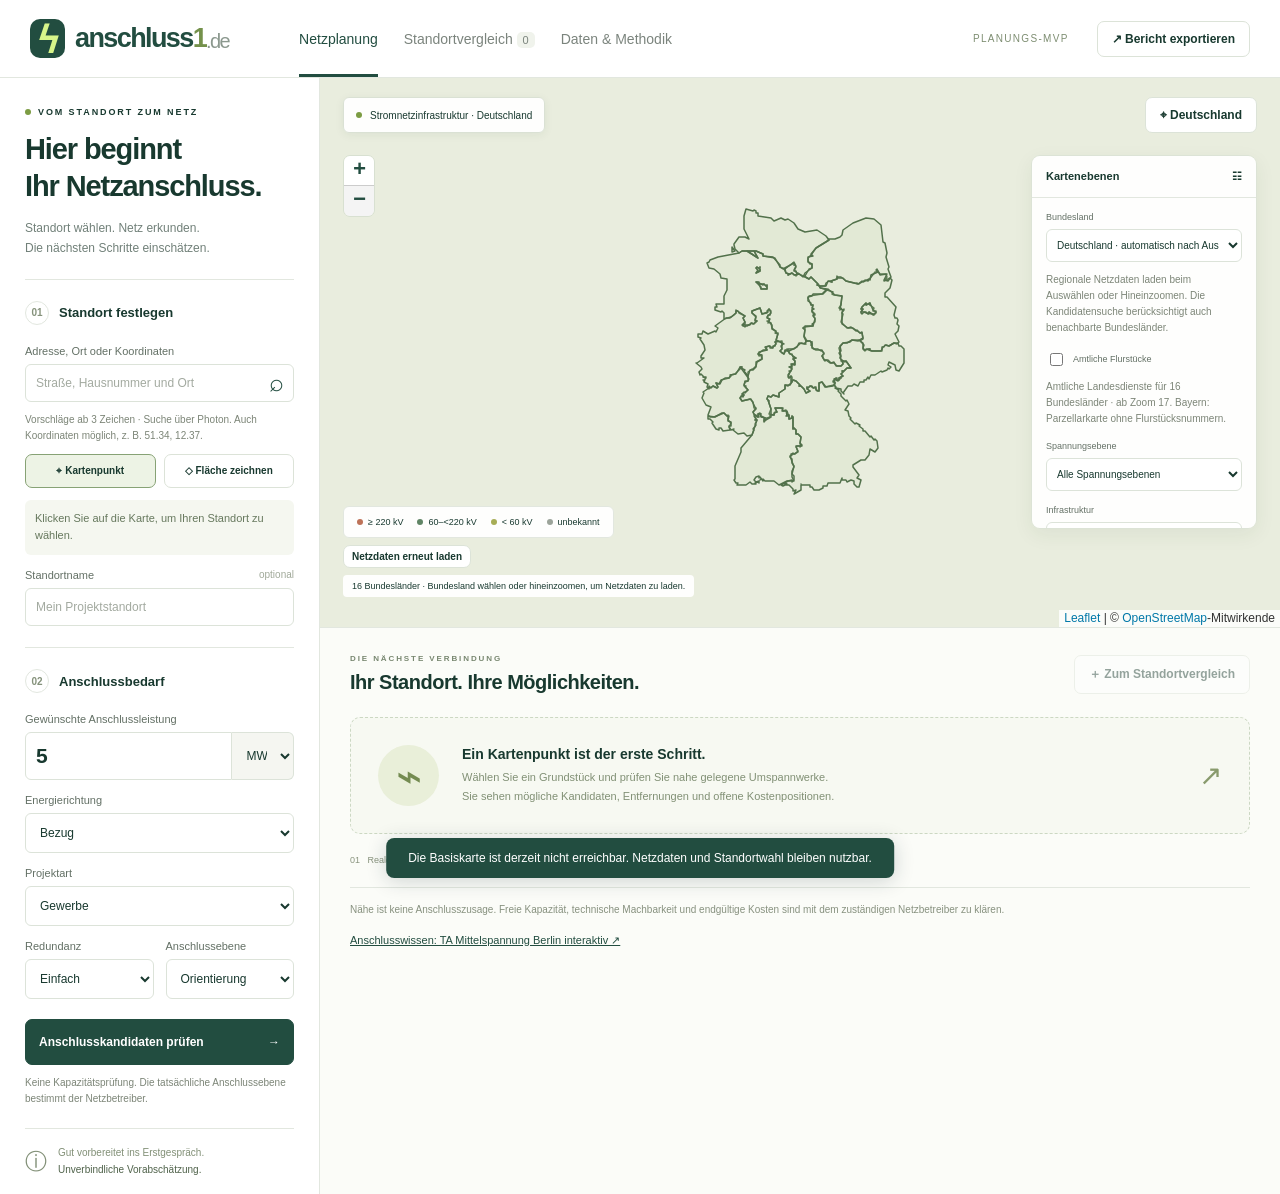
==== commit 27472460: "Add verified cadastral map services for all federal states" ====
--- a/index.html
+++ b/index.html
@@ -4,7 +4,7 @@
 <section class="form-section"><h2><span class="step">01</span> Standort festlegen</h2><form id="search-form"><label for="search">Adresse, Ort oder Koordinaten</label><div class="search-box"><input id="search" placeholder="Straße, Hausnummer und Ort" autocomplete="off" role="combobox" aria-autocomplete="list" aria-expanded="false" aria-controls="search-results" aria-describedby="search-hint search-status" spellcheck="false"><button aria-label="Standort suchen" title="Suchen">⌕</button></div><div id="search-results" role="listbox" aria-label="Adressvorschläge" hidden></div></form><p id="search-hint" class="hint">Vorschläge ab 3 Zeichen · Suche über Photon. Auch Koordinaten möglich, z. B. 51.34, 12.37.</p><p id="search-status" class="hint" role="status" aria-live="polite"></p><div class="two-buttons"><button id="point-mode" class="button selected">⌖ Kartenpunkt</button><button id="draw-mode" class="button">◇ Fläche zeichnen</button></div><div id="draw-actions" hidden><p class="hint">Eckpunkte anklicken, dann abschließen. Mindestens 3 Punkte.</p><button id="finish-draw" class="button">Fläche abschließen</button><button id="cancel-draw" class="text-button">Abbrechen</button></div><div id="location-summary" class="location-summary">Klicken Sie auf die Karte, um Ihren Standort zu wählen.</div><label for="site-name">Standortname <span class="optional">optional</span></label><input id="site-name" placeholder="Mein Projektstandort" maxlength="100"></section>
 <section class="form-section"><h2><span class="step">02</span> Anschlussbedarf</h2><label for="power">Gewünschte Anschlussleistung</label><div class="power-field"><input id="power" type="number" min="0.001" max="1000" step="any" value="5"><select id="unit" aria-label="Leistungseinheit"><option>MW</option><option>kW</option></select></div><label for="direction">Energierichtung</label><select id="direction"><option value="draw">Bezug</option><option value="feed">Einspeisung</option><option value="both">Bezug & Einspeisung</option></select><label for="project">Projektart</label><select id="project"><option value="commercial">Gewerbe</option><option value="industry">Industrie</option><option value="storage">Batteriespeicher</option><option value="charging">Ladepark</option><option value="generation">Erzeugungsanlage</option></select><div class="field-grid"><div><label for="redundancy">Redundanz</label><select id="redundancy"><option value="single">Einfach</option><option value="n1">N−1 gewünscht</option></select></div><div><label for="level">Anschlussebene</label><select id="level"><option value="auto">Orientierung</option><option value="mv">Mittelspannung</option><option value="hv">Hochspannung</option><option value="ehv">Höchstspannung</option></select></div></div><button id="analyze" class="button primary">Anschlusskandidaten prüfen <span>→</span></button><p class="hint">Keine Kapazitätsprüfung. Die tatsächliche Anschlussebene bestimmt der Netzbetreiber.</p></section>
 <div class="sidebar-bottom"><span class="shield">ⓘ</span><p>Gut vorbereitet ins Erstgespräch.<br><strong>Unverbindliche Vorabschätzung.</strong></p></div></aside>
-<div class="main-surface"><section class="map-section" aria-label="Interaktive Infrastrukturkarte"><div id="map"></div><div class="map-top"><span class="map-label"><span class="status-dot"></span> Stromnetzinfrastruktur · Deutschland</span><button id="fit-germany" class="button compact">⌖ Deutschland</button></div><details class="map-filters" open><summary>Kartenebenen <span>☷</span></summary><div class="filters-inner"><label for="state-filter">Bundesland</label><select id="state-filter"><option value="">Deutschland · automatisch nach Ausschnitt</option></select><p class="hint">Regionale Netzdaten laden beim Auswählen oder Hineinzoomen. Die Kandidatensuche berücksichtigt auch benachbarte Bundesländer.</p><label for="voltage-filter">Spannungsebene</label><select id="voltage-filter"><option value="all">Alle Spannungsebenen</option><option value="ehv">≥ 220 kV · Höchstspannung</option><option value="hv">60–&lt;220 kV · Hochspannung</option><option value="mv">1–&lt;60 kV · Mittelspannung</option><option value="unknown">Spannung unbekannt</option></select><label for="type-filter">Infrastruktur</label><select id="type-filter"><option value="all">Umspannwerke & Leitungen</option><option value="station">Nur Umspannwerke / Stationen</option><option value="line">Nur Leitungen</option></select><label for="operator-filter">Betreiber laut OSM</label><select id="operator-filter"><option value="all">Alle Betreiber</option></select><p class="hint">Filter gelten auch für den Kandidatenvergleich.</p><label class="checkbox-label"><input id="parcels" type="checkbox"> Amtliche Flurstücke NRW</label><p id="parcel-status" class="hint">Nur NRW, ab Zoom 17 · Geobasis NRW · dl-de/zero-2-0. Objektstand ungeprüft.</p></div></details><div class="map-bottom"><div class="legend"><span><i class="dot ehv"></i> ≥ 220 kV</span><span><i class="dot hv"></i> 60–&lt;220 kV</span><span><i class="dot mv"></i> &lt; 60 kV</span><span><i class="dot unknown"></i> unbekannt</span></div><button id="retry-data" class="button compact" type="button">Netzdaten erneut laden</button><span id="data-status" role="status">Netzdaten werden geladen …</span></div></section>
+<div class="main-surface"><section class="map-section" aria-label="Interaktive Infrastrukturkarte"><div id="map"></div><div class="map-top"><span class="map-label"><span class="status-dot"></span> Stromnetzinfrastruktur · Deutschland</span><button id="fit-germany" class="button compact">⌖ Deutschland</button></div><details class="map-filters" open><summary>Kartenebenen <span>☷</span></summary><div class="filters-inner"><label for="state-filter">Bundesland</label><select id="state-filter"><option value="">Deutschland · automatisch nach Ausschnitt</option></select><p class="hint">Regionale Netzdaten laden beim Auswählen oder Hineinzoomen. Die Kandidatensuche berücksichtigt auch benachbarte Bundesländer.</p><label class="checkbox-label"><input id="parcels" type="checkbox"> Amtliche Flurstücke</label><p id="parcel-status" class="hint" role="status" aria-live="polite">Amtliche Landesdienste · ab Zoom 17.</p><button id="parcel-zoom" type="button" class="button compact" hidden>Flurstücke am Standort anzeigen</button><button id="parcel-retry" type="button" class="button compact" hidden>Flurstücke erneut laden</button><label for="voltage-filter">Spannungsebene</label><select id="voltage-filter"><option value="all">Alle Spannungsebenen</option><option value="ehv">≥ 220 kV · Höchstspannung</option><option value="hv">60–&lt;220 kV · Hochspannung</option><option value="mv">1–&lt;60 kV · Mittelspannung</option><option value="unknown">Spannung unbekannt</option></select><label for="type-filter">Infrastruktur</label><select id="type-filter"><option value="all">Umspannwerke & Leitungen</option><option value="station">Nur Umspannwerke / Stationen</option><option value="line">Nur Leitungen</option></select><label for="operator-filter">Betreiber laut OSM</label><select id="operator-filter"><option value="all">Alle Betreiber</option></select><p class="hint">Filter gelten auch für den Kandidatenvergleich.</p></div></details><div class="map-bottom"><div class="legend"><span><i class="dot ehv"></i> ≥ 220 kV</span><span><i class="dot hv"></i> 60–&lt;220 kV</span><span><i class="dot mv"></i> &lt; 60 kV</span><span><i class="dot unknown"></i> unbekannt</span></div><button id="retry-data" class="button compact" type="button">Netzdaten erneut laden</button><span id="data-status" role="status">Netzdaten werden geladen …</span></div></section>
 <section class="results-section"><div class="results-heading"><div><div class="eyebrow">DIE NÄCHSTE VERBINDUNG</div><h2 id="results-title">Ihr Standort. Ihre Möglichkeiten.</h2></div><button id="save-site" class="button compact" disabled>＋ Zum Standortvergleich</button></div><div id="results"><div class="empty-state"><div class="empty-symbol">⌁</div><div><h3>Ein Kartenpunkt ist der erste Schritt.</h3><p>Wählen Sie ein Grundstück und prüfen Sie nahe gelegene Umspannwerke.<br>Sie sehen mögliche Kandidaten, Entfernungen und offene Kostenpositionen.</p></div><span class="empty-arrow">↗</span></div><div class="start-notes"><span>01 &nbsp; Reale Infrastrukturdaten</span><span>02 &nbsp; Nachvollziehbare Annahmen</span><span>03 &nbsp; Klar benannte Datenlücken</span></div></div><p class="disclaimer">Nähe ist keine Anschlusszusage. Freie Kapazität, technische Machbarkeit und endgültige Kosten sind mit dem zuständigen Netzbetreiber zu klären.</p><p class="knowledge-link"><a href="/wissen">Anschlusswissen: TA Mittelspannung Berlin interaktiv ↗</a></p></section></div></main>
 <section id="compare-view" class="page-view" hidden><div class="eyebrow">EINE ANFORDERUNG · MEHRERE STANDORTE</div><h1>Standorte im Vergleich</h1><p>Alle Standorte werden mit Ihrem aktuellen Anschlussbedarf und denselben Modellannahmen neu berechnet. Nur in dieser Sitzung gespeichert.</p><div id="comparison"></div><button id="back-plan" class="button primary">Zur Karte</button></section>
 <section id="sources-view" class="page-view" hidden></section>
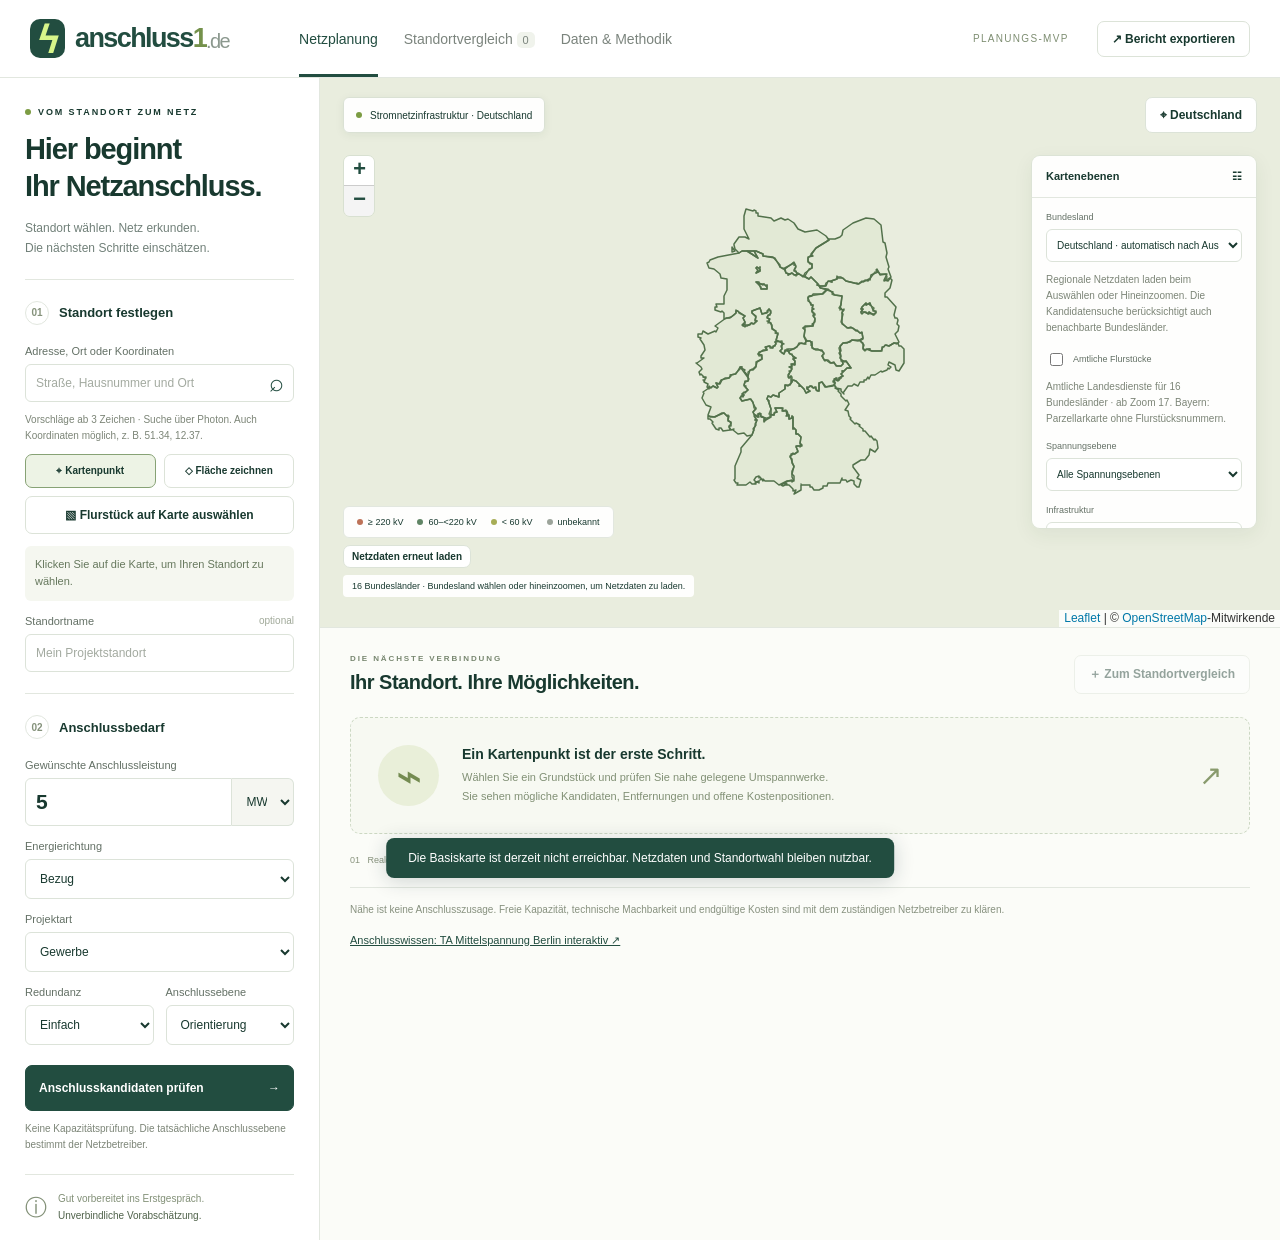
==== commit 9eb4c80b: "Select cadastral parcels on the map and carry them into site planning" ====
--- a/index.html
+++ b/index.html
@@ -1,10 +1,10 @@
 <!doctype html><html lang="de"><head><meta charset="utf-8"><meta name="viewport" content="width=device-width,initial-scale=1"><meta name="referrer" content="strict-origin-when-cross-origin"><meta name="description" content="Stromnetzanschlüsse in Deutschland vorplanen: reale Infrastrukturdaten, Standortvergleich und transparente Kostenschätzung."><link rel="canonical" href="https://www.anschluss1.de/"><title>Anschluss1.de · Netzanschlüsse vorausdenken</title><link rel="icon" type="image/svg+xml" href="data:image/svg+xml,%3Csvg xmlns='http://www.w3.org/2000/svg' viewBox='0 0 32 32'%3E%3Crect width='32' height='32' rx='9' fill='%231b453c'/%3E%3Cpath d='M18 4 8 18h7l-1 10 11-15h-8z' fill='%23d7f585'/%3E%3C/svg%3E"><link rel="stylesheet" href="vendor/leaflet.css"><link rel="stylesheet" href="style.css"><script src="vendor/leaflet.js" defer></script><script type="module" src="app.js"></script></head><body>
 <header class="header"><a class="brand" href="./" aria-label="Anschluss1 Startseite"><span class="brand-icon">ϟ</span> anschluss<span class="brand-one">1</span><span class="brand-de">.de</span></a><nav aria-label="Hauptnavigation"><button class="nav active" id="plan-tab">Netzplanung</button><button class="nav" id="compare-tab">Standortvergleich <span id="compare-count">0</span></button><button class="nav" id="sources-tab">Daten & Methodik</button></nav><span class="mvp">PLANUNGS-MVP</span><button id="export" class="button compact">↗ Bericht exportieren</button></header>
 <main id="workspace"><aside class="sidebar"><div class="intro"><div class="eyebrow"><span class="status-dot"></span> VOM STANDORT ZUM NETZ</div><h1>Hier beginnt <br>Ihr Netzanschluss.</h1><p>Standort wählen. Netz erkunden.<br>Die nächsten Schritte einschätzen.</p></div>
-<section class="form-section"><h2><span class="step">01</span> Standort festlegen</h2><form id="search-form"><label for="search">Adresse, Ort oder Koordinaten</label><div class="search-box"><input id="search" placeholder="Straße, Hausnummer und Ort" autocomplete="off" role="combobox" aria-autocomplete="list" aria-expanded="false" aria-controls="search-results" aria-describedby="search-hint search-status" spellcheck="false"><button aria-label="Standort suchen" title="Suchen">⌕</button></div><div id="search-results" role="listbox" aria-label="Adressvorschläge" hidden></div></form><p id="search-hint" class="hint">Vorschläge ab 3 Zeichen · Suche über Photon. Auch Koordinaten möglich, z. B. 51.34, 12.37.</p><p id="search-status" class="hint" role="status" aria-live="polite"></p><div class="two-buttons"><button id="point-mode" class="button selected">⌖ Kartenpunkt</button><button id="draw-mode" class="button">◇ Fläche zeichnen</button></div><div id="draw-actions" hidden><p class="hint">Eckpunkte anklicken, dann abschließen. Mindestens 3 Punkte.</p><button id="finish-draw" class="button">Fläche abschließen</button><button id="cancel-draw" class="text-button">Abbrechen</button></div><div id="location-summary" class="location-summary">Klicken Sie auf die Karte, um Ihren Standort zu wählen.</div><label for="site-name">Standortname <span class="optional">optional</span></label><input id="site-name" placeholder="Mein Projektstandort" maxlength="100"></section>
+<section class="form-section"><h2><span class="step">01</span> Standort festlegen</h2><form id="search-form"><label for="search">Adresse, Ort oder Koordinaten</label><div class="search-box"><input id="search" placeholder="Straße, Hausnummer und Ort" autocomplete="off" role="combobox" aria-autocomplete="list" aria-expanded="false" aria-controls="search-results" aria-describedby="search-hint search-status" spellcheck="false"><button aria-label="Standort suchen" title="Suchen">⌕</button></div><div id="search-results" role="listbox" aria-label="Adressvorschläge" hidden></div></form><p id="search-hint" class="hint">Vorschläge ab 3 Zeichen · Suche über Photon. Auch Koordinaten möglich, z. B. 51.34, 12.37.</p><p id="search-status" class="hint" role="status" aria-live="polite"></p><div class="two-buttons"><button id="point-mode" class="button selected">⌖ Kartenpunkt</button><button id="draw-mode" class="button">◇ Fläche zeichnen</button></div><button id="parcel-mode" type="button" class="button parcel-mode" aria-pressed="false" aria-controls="parcel-selection">▧ Flurstück auf Karte auswählen</button><section id="parcel-selection" class="parcel-selection" aria-label="Flurstücksauswahl" hidden><h3>Flurstück auswählen</h3><p class="hint" data-status role="status" aria-live="polite"></p><button type="button" class="button" data-map>Zur Karte ↓</button><div data-results></div><button type="button" class="button primary" data-use disabled>Flurstück als Standort übernehmen</button><button type="button" class="button" data-retry hidden>Erneut abfragen</button><button type="button" class="text-button" data-clear>Auswahl aufheben</button></section><div id="draw-actions" hidden><p class="hint">Eckpunkte anklicken, dann abschließen. Mindestens 3 Punkte.</p><button id="finish-draw" class="button">Fläche abschließen</button><button id="cancel-draw" class="text-button">Abbrechen</button></div><div id="location-summary" class="location-summary">Klicken Sie auf die Karte, um Ihren Standort zu wählen.</div><label for="site-name">Standortname <span class="optional">optional</span></label><input id="site-name" placeholder="Mein Projektstandort" maxlength="100"></section>
 <section class="form-section"><h2><span class="step">02</span> Anschlussbedarf</h2><label for="power">Gewünschte Anschlussleistung</label><div class="power-field"><input id="power" type="number" min="0.001" max="1000" step="any" value="5"><select id="unit" aria-label="Leistungseinheit"><option>MW</option><option>kW</option></select></div><label for="direction">Energierichtung</label><select id="direction"><option value="draw">Bezug</option><option value="feed">Einspeisung</option><option value="both">Bezug & Einspeisung</option></select><label for="project">Projektart</label><select id="project"><option value="commercial">Gewerbe</option><option value="industry">Industrie</option><option value="storage">Batteriespeicher</option><option value="charging">Ladepark</option><option value="generation">Erzeugungsanlage</option></select><div class="field-grid"><div><label for="redundancy">Redundanz</label><select id="redundancy"><option value="single">Einfach</option><option value="n1">N−1 gewünscht</option></select></div><div><label for="level">Anschlussebene</label><select id="level"><option value="auto">Orientierung</option><option value="mv">Mittelspannung</option><option value="hv">Hochspannung</option><option value="ehv">Höchstspannung</option></select></div></div><button id="analyze" class="button primary">Anschlusskandidaten prüfen <span>→</span></button><p class="hint">Keine Kapazitätsprüfung. Die tatsächliche Anschlussebene bestimmt der Netzbetreiber.</p></section>
 <div class="sidebar-bottom"><span class="shield">ⓘ</span><p>Gut vorbereitet ins Erstgespräch.<br><strong>Unverbindliche Vorabschätzung.</strong></p></div></aside>
-<div class="main-surface"><section class="map-section" aria-label="Interaktive Infrastrukturkarte"><div id="map"></div><div class="map-top"><span class="map-label"><span class="status-dot"></span> Stromnetzinfrastruktur · Deutschland</span><button id="fit-germany" class="button compact">⌖ Deutschland</button></div><details class="map-filters" open><summary>Kartenebenen <span>☷</span></summary><div class="filters-inner"><label for="state-filter">Bundesland</label><select id="state-filter"><option value="">Deutschland · automatisch nach Ausschnitt</option></select><p class="hint">Regionale Netzdaten laden beim Auswählen oder Hineinzoomen. Die Kandidatensuche berücksichtigt auch benachbarte Bundesländer.</p><label class="checkbox-label"><input id="parcels" type="checkbox"> Amtliche Flurstücke</label><p id="parcel-status" class="hint" role="status" aria-live="polite">Amtliche Landesdienste · ab Zoom 17.</p><button id="parcel-zoom" type="button" class="button compact" hidden>Flurstücke am Standort anzeigen</button><button id="parcel-retry" type="button" class="button compact" hidden>Flurstücke erneut laden</button><label for="voltage-filter">Spannungsebene</label><select id="voltage-filter"><option value="all">Alle Spannungsebenen</option><option value="ehv">≥ 220 kV · Höchstspannung</option><option value="hv">60–&lt;220 kV · Hochspannung</option><option value="mv">1–&lt;60 kV · Mittelspannung</option><option value="unknown">Spannung unbekannt</option></select><label for="type-filter">Infrastruktur</label><select id="type-filter"><option value="all">Umspannwerke & Leitungen</option><option value="station">Nur Umspannwerke / Stationen</option><option value="line">Nur Leitungen</option></select><label for="operator-filter">Betreiber laut OSM</label><select id="operator-filter"><option value="all">Alle Betreiber</option></select><p class="hint">Filter gelten auch für den Kandidatenvergleich.</p></div></details><div class="map-bottom"><div class="legend"><span><i class="dot ehv"></i> ≥ 220 kV</span><span><i class="dot hv"></i> 60–&lt;220 kV</span><span><i class="dot mv"></i> &lt; 60 kV</span><span><i class="dot unknown"></i> unbekannt</span></div><button id="retry-data" class="button compact" type="button">Netzdaten erneut laden</button><span id="data-status" role="status">Netzdaten werden geladen …</span></div></section>
+<div class="main-surface"><section class="map-section" aria-label="Interaktive Infrastrukturkarte"><div id="map"></div><button id="parcel-selection-back" type="button" class="button parcel-selection-back" hidden>↑ Flurstücksauswahl ansehen</button><div class="map-top"><span class="map-label"><span class="status-dot"></span> Stromnetzinfrastruktur · Deutschland</span><button id="fit-germany" class="button compact">⌖ Deutschland</button></div><details class="map-filters" open><summary>Kartenebenen <span>☷</span></summary><div class="filters-inner"><label for="state-filter">Bundesland</label><select id="state-filter"><option value="">Deutschland · automatisch nach Ausschnitt</option></select><p class="hint">Regionale Netzdaten laden beim Auswählen oder Hineinzoomen. Die Kandidatensuche berücksichtigt auch benachbarte Bundesländer.</p><label class="checkbox-label"><input id="parcels" type="checkbox"> Amtliche Flurstücke</label><p id="parcel-status" class="hint" role="status" aria-live="polite">Amtliche Landesdienste · ab Zoom 17.</p><button id="parcel-zoom" type="button" class="button compact" hidden>Flurstücke am Standort anzeigen</button><button id="parcel-retry" type="button" class="button compact" hidden>Flurstücke erneut laden</button><label for="voltage-filter">Spannungsebene</label><select id="voltage-filter"><option value="all">Alle Spannungsebenen</option><option value="ehv">≥ 220 kV · Höchstspannung</option><option value="hv">60–&lt;220 kV · Hochspannung</option><option value="mv">1–&lt;60 kV · Mittelspannung</option><option value="unknown">Spannung unbekannt</option></select><label for="type-filter">Infrastruktur</label><select id="type-filter"><option value="all">Umspannwerke & Leitungen</option><option value="station">Nur Umspannwerke / Stationen</option><option value="line">Nur Leitungen</option></select><label for="operator-filter">Betreiber laut OSM</label><select id="operator-filter"><option value="all">Alle Betreiber</option></select><p class="hint">Filter gelten auch für den Kandidatenvergleich.</p></div></details><div class="map-bottom"><div class="legend"><span><i class="dot ehv"></i> ≥ 220 kV</span><span><i class="dot hv"></i> 60–&lt;220 kV</span><span><i class="dot mv"></i> &lt; 60 kV</span><span><i class="dot unknown"></i> unbekannt</span></div><button id="retry-data" class="button compact" type="button">Netzdaten erneut laden</button><span id="data-status" role="status">Netzdaten werden geladen …</span></div></section>
 <section class="results-section"><div class="results-heading"><div><div class="eyebrow">DIE NÄCHSTE VERBINDUNG</div><h2 id="results-title">Ihr Standort. Ihre Möglichkeiten.</h2></div><button id="save-site" class="button compact" disabled>＋ Zum Standortvergleich</button></div><div id="results"><div class="empty-state"><div class="empty-symbol">⌁</div><div><h3>Ein Kartenpunkt ist der erste Schritt.</h3><p>Wählen Sie ein Grundstück und prüfen Sie nahe gelegene Umspannwerke.<br>Sie sehen mögliche Kandidaten, Entfernungen und offene Kostenpositionen.</p></div><span class="empty-arrow">↗</span></div><div class="start-notes"><span>01 &nbsp; Reale Infrastrukturdaten</span><span>02 &nbsp; Nachvollziehbare Annahmen</span><span>03 &nbsp; Klar benannte Datenlücken</span></div></div><p class="disclaimer">Nähe ist keine Anschlusszusage. Freie Kapazität, technische Machbarkeit und endgültige Kosten sind mit dem zuständigen Netzbetreiber zu klären.</p><p class="knowledge-link"><a href="/wissen">Anschlusswissen: TA Mittelspannung Berlin interaktiv ↗</a></p></section></div></main>
 <section id="compare-view" class="page-view" hidden><div class="eyebrow">EINE ANFORDERUNG · MEHRERE STANDORTE</div><h1>Standorte im Vergleich</h1><p>Alle Standorte werden mit Ihrem aktuellen Anschlussbedarf und denselben Modellannahmen neu berechnet. Nur in dieser Sitzung gespeichert.</p><div id="comparison"></div><button id="back-plan" class="button primary">Zur Karte</button></section>
 <section id="sources-view" class="page-view" hidden></section>
--- a/style.css
+++ b/style.css
@@ -7,3 +7,7 @@
 .map-bottom #retry-data{pointer-events:auto;font-size:10px;padding:5px 8px}.map-filters{max-height:calc(100% - 175px);overflow:auto}
 
 #search-form{position:relative}#search-results{position:absolute;left:0;right:0;top:100%;z-index:1000;background:white;border:1px solid #ccd8c3;border-radius:8px;box-shadow:0 8px 24px #18392f24;max-height:310px;overflow-y:auto;margin-top:4px}.search-result{display:block;width:100%;text-align:left;border:0;border-bottom:1px solid var(--line);background:white;padding:12px;color:var(--ink);white-space:normal;overflow-wrap:anywhere;cursor:pointer}.search-result:last-child{border-bottom:0}.search-result strong{display:block;font-size:12px;line-height:1.5}.search-result span{display:block;font-size:11px;line-height:1.5;color:var(--muted);margin-top:3px}.search-result:hover,.search-result[aria-selected="true"]{background:#edf3e5}.search-box:focus-within{outline:2px solid #83a740;outline-offset:2px}#search-status:empty{display:none}
+
+.parcel-mode{width:100%;margin-top:8px}.parcel-selection{margin-top:12px;padding:14px;border:1px solid #d8c39b;border-radius:10px;background:#fff9ec}.parcel-selection h3{margin:0;font-size:15px}.parcel-selection .button{width:100%;margin-top:8px;white-space:normal}.parcel-result{display:block;width:100%;text-align:left;font:inherit;font-size:12px;line-height:1.6;padding:10px;margin:8px 0;border:1px solid #d8c39b;border-radius:6px;background:white;cursor:pointer;overflow-wrap:anywhere}.parcel-result[aria-pressed="true"]{border:2px solid #b46523;background:#fff0d5}.parcel-result:focus-visible{outline:3px solid #224d40;outline-offset:2px}.parcel-selection [data-results]{max-height:320px;overflow-y:auto}.parcel-selection [data-status]{font-size:12px;line-height:1.6}
+
+.parcel-selection-back{display:none}@media(max-width:760px){.parcel-selecting .sidebar{grid-template-columns:minmax(0,1fr)}.parcel-selecting .parcel-selection .hint{font-size:12px}.parcel-selection-back{display:block;position:absolute;z-index:800;left:12px;top:112px;box-shadow:0 2px 10px #18392f26}.parcel-selecting .parcel-selection [data-results]{max-height:240px}}
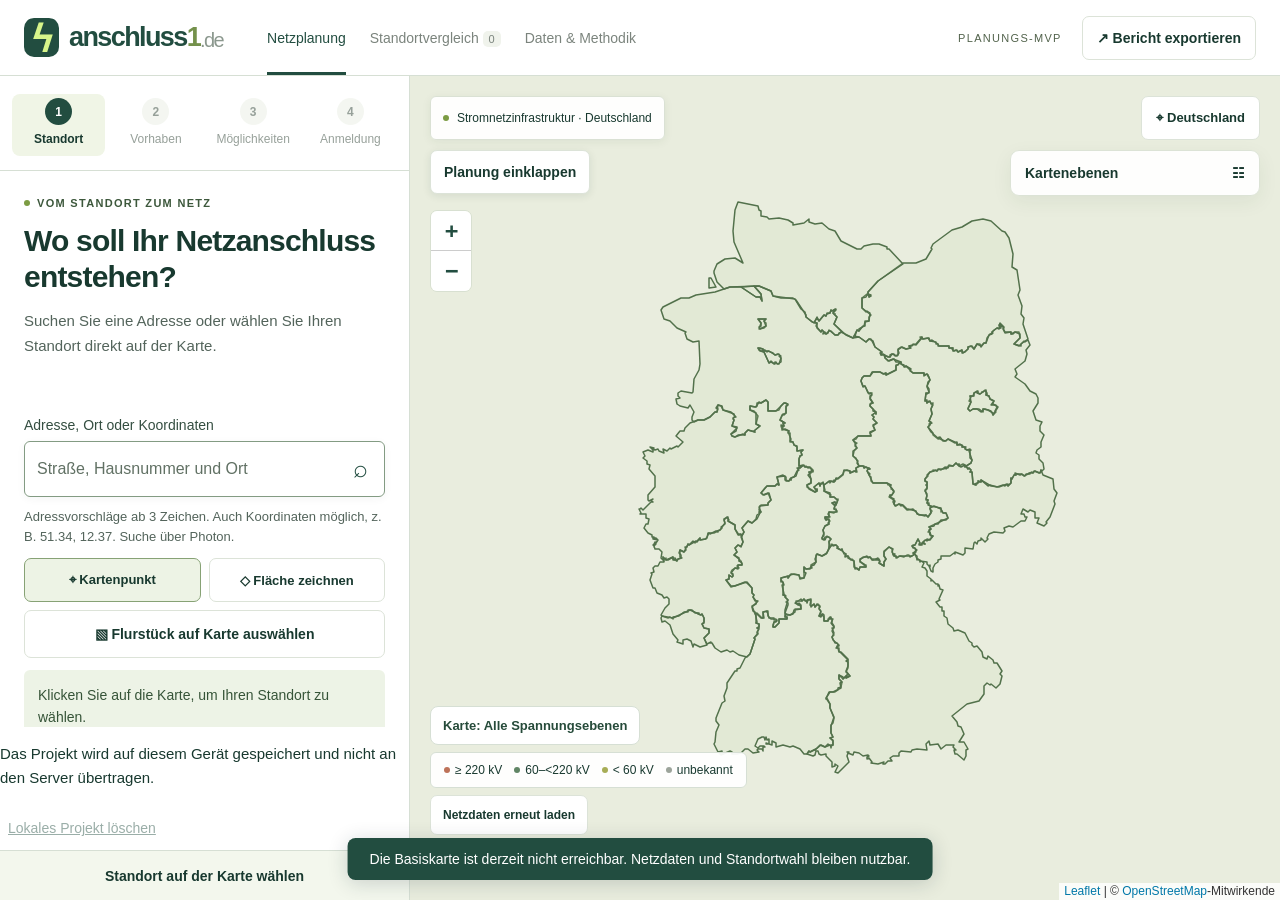
==== commit 0a26e1c3: "Redesign Anschluss1 planning experience" ====
--- a/index.html
+++ b/index.html
@@ -1,11 +1,11 @@
-<!doctype html><html lang="de"><head><meta charset="utf-8"><meta name="viewport" content="width=device-width,initial-scale=1"><meta name="referrer" content="strict-origin-when-cross-origin"><meta name="description" content="Stromnetzanschlüsse in Deutschland vorplanen: reale Infrastrukturdaten, Standortvergleich und transparente Kostenschätzung."><link rel="canonical" href="https://www.anschluss1.de/"><title>Anschluss1.de · Netzanschlüsse vorausdenken</title><link rel="icon" type="image/svg+xml" href="data:image/svg+xml,%3Csvg xmlns='http://www.w3.org/2000/svg' viewBox='0 0 32 32'%3E%3Crect width='32' height='32' rx='9' fill='%231b453c'/%3E%3Cpath d='M18 4 8 18h7l-1 10 11-15h-8z' fill='%23d7f585'/%3E%3C/svg%3E"><link rel="stylesheet" href="vendor/leaflet.css"><link rel="stylesheet" href="style.css"><script src="vendor/leaflet.js" defer></script><script type="module" src="app.js"></script></head><body>
+<!doctype html><html lang="de"><head><meta charset="utf-8"><meta name="viewport" content="width=device-width,initial-scale=1"><meta name="referrer" content="strict-origin-when-cross-origin"><meta name="description" content="Stromnetzanschlüsse in Deutschland vorplanen: reale Infrastrukturdaten, Standortvergleich und transparente Kostenschätzung."><link rel="canonical" href="https://www.anschluss1.de/"><title>Anschluss1.de · Netzanschlüsse vorausdenken</title><link rel="icon" type="image/svg+xml" href="data:image/svg+xml,%3Csvg xmlns='http://www.w3.org/2000/svg' viewBox='0 0 32 32'%3E%3Crect width='32' height='32' rx='9' fill='%231b453c'/%3E%3Cpath d='M18 4 8 18h7l-1 10 11-15h-8z' fill='%23d7f585'/%3E%3C/svg%3E"><link rel="stylesheet" href="vendor/leaflet.css"><link rel="stylesheet" href="style.css"><link rel="stylesheet" href="planner.css"><script src="vendor/leaflet.js" defer></script><script type="module" src="app.js"></script></head><body>
 <header class="header"><a class="brand" href="./" aria-label="Anschluss1 Startseite"><span class="brand-icon">ϟ</span> anschluss<span class="brand-one">1</span><span class="brand-de">.de</span></a><nav aria-label="Hauptnavigation"><button class="nav active" id="plan-tab">Netzplanung</button><button class="nav" id="compare-tab">Standortvergleich <span id="compare-count">0</span></button><button class="nav" id="sources-tab">Daten & Methodik</button></nav><span class="mvp">PLANUNGS-MVP</span><button id="export" class="button compact">↗ Bericht exportieren</button></header>
-<main id="workspace"><aside class="sidebar"><div class="intro"><div class="eyebrow"><span class="status-dot"></span> VOM STANDORT ZUM NETZ</div><h1>Hier beginnt <br>Ihr Netzanschluss.</h1><p>Standort wählen. Netz erkunden.<br>Die nächsten Schritte einschätzen.</p></div>
-<section class="form-section"><h2><span class="step">01</span> Standort festlegen</h2><form id="search-form"><label for="search">Adresse, Ort oder Koordinaten</label><div class="search-box"><input id="search" placeholder="Straße, Hausnummer und Ort" autocomplete="off" role="combobox" aria-autocomplete="list" aria-expanded="false" aria-controls="search-results" aria-describedby="search-hint search-status" spellcheck="false"><button aria-label="Standort suchen" title="Suchen">⌕</button></div><div id="search-results" role="listbox" aria-label="Adressvorschläge" hidden></div></form><p id="search-hint" class="hint">Vorschläge ab 3 Zeichen · Suche über Photon. Auch Koordinaten möglich, z. B. 51.34, 12.37.</p><p id="search-status" class="hint" role="status" aria-live="polite"></p><div class="two-buttons"><button id="point-mode" class="button selected">⌖ Kartenpunkt</button><button id="draw-mode" class="button">◇ Fläche zeichnen</button></div><button id="parcel-mode" type="button" class="button parcel-mode" aria-pressed="false" aria-controls="parcel-selection">▧ Flurstück auf Karte auswählen</button><section id="parcel-selection" class="parcel-selection" aria-label="Flurstücksauswahl" hidden><h3>Flurstück auswählen</h3><p class="hint" data-status role="status" aria-live="polite"></p><button type="button" class="button" data-map>Zur Karte ↓</button><div data-results></div><button type="button" class="button primary" data-use disabled>Flurstück als Standort übernehmen</button><button type="button" class="button" data-retry hidden>Erneut abfragen</button><button type="button" class="text-button" data-clear>Auswahl aufheben</button></section><div id="draw-actions" hidden><p class="hint">Eckpunkte anklicken, dann abschließen. Mindestens 3 Punkte.</p><button id="finish-draw" class="button">Fläche abschließen</button><button id="cancel-draw" class="text-button">Abbrechen</button></div><div id="location-summary" class="location-summary">Klicken Sie auf die Karte, um Ihren Standort zu wählen.</div><label for="site-name">Standortname <span class="optional">optional</span></label><input id="site-name" placeholder="Mein Projektstandort" maxlength="100"></section>
-<section class="form-section"><h2><span class="step">02</span> Anschlussbedarf</h2><label for="power">Gewünschte Anschlussleistung</label><div class="power-field"><input id="power" type="number" min="0.001" max="1000" step="any" value="5"><select id="unit" aria-label="Leistungseinheit"><option>MW</option><option>kW</option></select></div><label for="direction">Energierichtung</label><select id="direction"><option value="draw">Bezug</option><option value="feed">Einspeisung</option><option value="both">Bezug & Einspeisung</option></select><label for="project">Projektart</label><select id="project"><option value="commercial">Gewerbe</option><option value="industry">Industrie</option><option value="storage">Batteriespeicher</option><option value="charging">Ladepark</option><option value="generation">Erzeugungsanlage</option></select><div class="field-grid"><div><label for="redundancy">Redundanz</label><select id="redundancy"><option value="single">Einfach</option><option value="n1">N−1 gewünscht</option></select></div><div><label for="level">Anschlussebene</label><select id="level"><option value="auto">Orientierung</option><option value="mv">Mittelspannung</option><option value="hv">Hochspannung</option><option value="ehv">Höchstspannung</option></select></div></div><button id="analyze" class="button primary">Anschlusskandidaten prüfen <span>→</span></button><p class="hint">Keine Kapazitätsprüfung. Die tatsächliche Anschlussebene bestimmt der Netzbetreiber.</p></section>
-<div class="sidebar-bottom"><span class="shield">ⓘ</span><p>Gut vorbereitet ins Erstgespräch.<br><strong>Unverbindliche Vorabschätzung.</strong></p></div></aside>
-<div class="main-surface"><section class="map-section" aria-label="Interaktive Infrastrukturkarte"><div id="map"></div><button id="parcel-selection-back" type="button" class="button parcel-selection-back" hidden>↑ Flurstücksauswahl ansehen</button><div class="map-top"><span class="map-label"><span class="status-dot"></span> Stromnetzinfrastruktur · Deutschland</span><button id="fit-germany" class="button compact">⌖ Deutschland</button></div><details class="map-filters" open><summary>Kartenebenen <span>☷</span></summary><div class="filters-inner"><label for="state-filter">Bundesland</label><select id="state-filter"><option value="">Deutschland · automatisch nach Ausschnitt</option></select><p class="hint">Regionale Netzdaten laden beim Auswählen oder Hineinzoomen. Die Kandidatensuche berücksichtigt auch benachbarte Bundesländer.</p><label class="checkbox-label"><input id="parcels" type="checkbox"> Amtliche Flurstücke</label><p id="parcel-status" class="hint" role="status" aria-live="polite">Amtliche Landesdienste · ab Zoom 17.</p><button id="parcel-zoom" type="button" class="button compact" hidden>Flurstücke am Standort anzeigen</button><button id="parcel-retry" type="button" class="button compact" hidden>Flurstücke erneut laden</button><label for="voltage-filter">Spannungsebene</label><select id="voltage-filter"><option value="all">Alle Spannungsebenen</option><option value="ehv">≥ 220 kV · Höchstspannung</option><option value="hv">60–&lt;220 kV · Hochspannung</option><option value="mv">1–&lt;60 kV · Mittelspannung</option><option value="unknown">Spannung unbekannt</option></select><label for="type-filter">Infrastruktur</label><select id="type-filter"><option value="all">Umspannwerke & Leitungen</option><option value="station">Nur Umspannwerke / Stationen</option><option value="line">Nur Leitungen</option></select><label for="operator-filter">Betreiber laut OSM</label><select id="operator-filter"><option value="all">Alle Betreiber</option></select><p class="hint">Filter gelten auch für den Kandidatenvergleich.</p></div></details><div class="map-bottom"><div class="legend"><span><i class="dot ehv"></i> ≥ 220 kV</span><span><i class="dot hv"></i> 60–&lt;220 kV</span><span><i class="dot mv"></i> &lt; 60 kV</span><span><i class="dot unknown"></i> unbekannt</span></div><button id="retry-data" class="button compact" type="button">Netzdaten erneut laden</button><span id="data-status" role="status">Netzdaten werden geladen …</span></div></section>
-<section class="results-section"><div class="results-heading"><div><div class="eyebrow">DIE NÄCHSTE VERBINDUNG</div><h2 id="results-title">Ihr Standort. Ihre Möglichkeiten.</h2></div><button id="save-site" class="button compact" disabled>＋ Zum Standortvergleich</button></div><div id="results"><div class="empty-state"><div class="empty-symbol">⌁</div><div><h3>Ein Kartenpunkt ist der erste Schritt.</h3><p>Wählen Sie ein Grundstück und prüfen Sie nahe gelegene Umspannwerke.<br>Sie sehen mögliche Kandidaten, Entfernungen und offene Kostenpositionen.</p></div><span class="empty-arrow">↗</span></div><div class="start-notes"><span>01 &nbsp; Reale Infrastrukturdaten</span><span>02 &nbsp; Nachvollziehbare Annahmen</span><span>03 &nbsp; Klar benannte Datenlücken</span></div></div><p class="disclaimer">Nähe ist keine Anschlusszusage. Freie Kapazität, technische Machbarkeit und endgültige Kosten sind mit dem zuständigen Netzbetreiber zu klären.</p><p class="knowledge-link"><a href="/wissen">Anschlusswissen: TA Mittelspannung Berlin interaktiv ↗</a></p></section></div></main>
+<main id="workspace"><aside class="sidebar" aria-label="Anschlussplanung"><button id="sheet-toggle" class="sheet-toggle" aria-expanded="true" aria-controls="planner-content"><span class="sheet-handle" aria-hidden="true"></span><span id="sheet-title">Standort wählen</span><span aria-hidden="true">⌃</span></button><nav class="planner-steps" aria-label="Planungsschritte"><button data-planner-step="location" aria-current="step"><span>1</span>Standort</button><button data-planner-step="project" disabled><span>2</span>Vorhaben</button><button data-planner-step="results" disabled><span>3</span>Möglichkeiten</button><button data-planner-step="application" disabled><span>4</span>Anmeldung</button></nav><div id="planner-content"><section data-planner-panel="location"><div class="intro"><div class="eyebrow"><span class="status-dot"></span> VOM STANDORT ZUM NETZ</div><h1>Wo soll Ihr Netzanschluss entstehen?</h1><p>Suchen Sie eine Adresse oder wählen Sie Ihren Standort direkt auf der Karte.</p></div>
+<section class="form-section"><h2 tabindex="-1" class="visually-hidden">Standort festlegen</h2><form id="search-form"><label for="search">Adresse, Ort oder Koordinaten</label><div class="search-box"><input id="search" placeholder="Straße, Hausnummer und Ort" autocomplete="off" role="combobox" aria-autocomplete="list" aria-expanded="false" aria-controls="search-results" aria-describedby="search-hint search-status" spellcheck="false"><button aria-label="Standort suchen" title="Suchen">⌕</button></div><div id="search-results" role="listbox" aria-label="Adressvorschläge" hidden></div></form><p id="search-hint" class="hint">Adressvorschläge ab 3 Zeichen. Auch Koordinaten möglich, z. B. 51.34, 12.37. Suche über Photon.</p><p id="search-status" class="hint" role="status" aria-live="polite"></p><div class="two-buttons"><button id="point-mode" class="button selected">⌖ Kartenpunkt</button><button id="draw-mode" class="button">◇ Fläche zeichnen</button></div><button id="parcel-mode" type="button" class="button parcel-mode" aria-pressed="false" aria-controls="parcel-selection">▧ Flurstück auf Karte auswählen</button><section id="parcel-selection" class="parcel-selection" aria-label="Flurstücksauswahl" hidden><h3>Flurstück auswählen</h3><p class="hint" data-status role="status" aria-live="polite"></p><button type="button" class="button" data-map>Zur Karte ↓</button><div data-results></div><div data-group-list aria-live="polite"></div><button type="button" class="button" data-add-group disabled>Zum Flurstückstandort hinzufügen</button><button type="button" class="button primary" data-finish-group hidden>Standort mit Flurstücken übernehmen</button><button type="button" class="button primary" data-use disabled>Flurstück als Standort übernehmen</button><button type="button" class="button" data-retry hidden>Erneut abfragen</button><button type="button" class="text-button" data-clear>Auswahl aufheben</button></section><div id="draw-actions" hidden><p class="hint">Eckpunkte anklicken, dann abschließen. Mindestens 3 Punkte.</p><button id="finish-draw" class="button">Fläche abschließen</button><button id="cancel-draw" class="text-button">Abbrechen</button></div><div id="location-summary" class="location-summary">Klicken Sie auf die Karte, um Ihren Standort zu wählen.</div><label for="site-name">Standortname <span class="optional">optional</span></label><input id="site-name" placeholder="Mein Projektstandort" maxlength="100"></section>
+<button id="continue-project" class="button primary" disabled>Weiter zum Vorhaben →</button></section><section class="form-section" data-planner-panel="project" hidden><button id="back-location" class="text-button">← Standort ändern</button><h2 tabindex="-1">Was haben Sie vor?</h2><p id="project-site" class="location-summary"></p><label for="power">Gewünschte Anschlussleistung</label><div class="power-field"><input id="power" type="number" min="0.001" max="1000" step="any" value="5"><select id="unit" aria-label="Leistungseinheit"><option>MW</option><option>kW</option></select></div><label for="direction">Energierichtung</label><select id="direction"><option value="draw">Bezug</option><option value="feed">Einspeisung</option><option value="both">Bezug & Einspeisung</option></select><label for="project">Projektart</label><select id="project"><option value="commercial">Gewerbe</option><option value="industry">Industrie</option><option value="storage">Batteriespeicher</option><option value="charging">Ladepark</option><option value="generation">Erzeugungsanlage</option></select><details class="advanced-settings"><summary>Erweiterte Einstellungen</summary><div class="field-grid"><div><label for="redundancy">Redundanz</label><select id="redundancy"><option value="single">Einfach</option><option value="n1">N−1 gewünscht</option></select></div><div><label for="level">Ebene für die Anschlusssuche</label><select id="level"><option value="auto">Automatisch nach Leistung</option><option value="mv">Mittelspannung</option><option value="hv">Hochspannung</option><option value="ehv">Höchstspannung</option></select></div></div><p class="hint">Die automatische Auswahl ist eine Orientierung. Die tatsächliche Anschlussebene bestätigt der Netzbetreiber.</p></details><p id="search-voltage" class="scope-chip" role="status"></p><button id="analyze" class="button primary">Anschlusskandidaten prüfen <span>→</span></button><p class="hint">Keine Kapazitätsprüfung. Die tatsächliche Anschlussebene bestimmt der Netzbetreiber.</p></section>
+<section class="form-section" data-planner-panel="application" hidden><h2 tabindex="-1">Anmeldung vorbereiten</h2><div id="application-content"><p>Bestimme den Netzbetreiber für deinen Standort und öffne danach dessen offizielle Anschlussseite.</p></div></section><div class="sidebar-bottom"><span class="shield">ⓘ</span><p>Gut vorbereitet ins Erstgespräch.<br><strong>Unverbindliche Vorabschätzung.</strong></p></div></div><div class="local-save"><p id="local-save-status" role="status">Das Projekt wird auf diesem Gerät gespeichert und nicht an den Server übertragen.</p><button id="clear-local-project" class="text-button" disabled>Lokales Projekt löschen</button></div><button id="show-map" class="button show-map">Standort auf der Karte wählen</button></aside>
+<div class="main-surface"><section class="map-section" aria-label="Interaktive Infrastrukturkarte"><div id="map" tabindex="0" aria-label="Karte: mit Pfeiltasten verschieben, mit Plus und Minus zoomen"></div><button id="sidebar-toggle" class="button sidebar-toggle" aria-expanded="true" aria-controls="planner-content">Planung einklappen</button><button id="parcel-selection-back" type="button" class="button parcel-selection-back" hidden>↑ Flurstücksauswahl ansehen</button><div class="map-top"><span class="map-label"><span class="status-dot"></span> Stromnetzinfrastruktur · Deutschland</span><button id="fit-germany" class="button compact">⌖ Deutschland</button></div><details class="map-filters"><summary>Kartenebenen <span>☷</span></summary><div class="filters-inner"><label for="state-filter">Bundesland</label><select id="state-filter"><option value="">Deutschland · automatisch nach Ausschnitt</option></select><p class="hint">Regionale Netzdaten laden beim Auswählen oder Hineinzoomen. Die Kandidatensuche berücksichtigt auch benachbarte Bundesländer.</p><label class="checkbox-label"><input id="parcels" type="checkbox"> Amtliche Flurstücke</label><p id="parcel-status" class="hint" role="status" aria-live="polite">Amtliche Landesdienste · ab Zoom 17.</p><button id="parcel-zoom" type="button" class="button compact" hidden>Flurstücke am Standort anzeigen</button><button id="parcel-retry" type="button" class="button compact" hidden>Flurstücke erneut laden</button><label for="voltage-filter">Auf der Karte angezeigte Spannung</label><select id="voltage-filter"><option value="all">Alle Spannungsebenen</option><option value="ehv">≥ 220 kV · Höchstspannung</option><option value="hv">60–&lt;220 kV · Hochspannung</option><option value="mv">1–&lt;60 kV · Mittelspannung</option><option value="unknown">Spannung unbekannt</option></select><label for="type-filter">Infrastruktur</label><select id="type-filter"><option value="all">Umspannwerke & Leitungen</option><option value="station">Nur Umspannwerke / Stationen</option><option value="line">Nur Leitungen</option></select><label for="operator-filter">Betreiber laut OSM</label><select id="operator-filter"><option value="all">Alle Betreiber</option></select><p class="hint">Filter gelten auch für den Kandidatenvergleich.</p></div></details><div class="map-bottom"><p id="visible-voltage" class="scope-chip"></p><div class="legend"><span><i class="dot ehv"></i> ≥ 220 kV</span><span><i class="dot hv"></i> 60–&lt;220 kV</span><span><i class="dot mv"></i> &lt; 60 kV</span><span><i class="dot unknown"></i> unbekannt</span></div><button id="retry-data" class="button compact" type="button">Netzdaten erneut laden</button><span id="data-status" role="status">Netzdaten werden geladen …</span></div></section>
+<section class="results-section"><button id="back-project" class="text-button">← Vorhaben ändern</button><div class="results-heading"><div><div class="eyebrow">DIE NÄCHSTE VERBINDUNG</div><h2 id="results-title" tabindex="-1">Ihr Standort. Ihre Möglichkeiten.</h2></div><button id="save-site" class="button compact" disabled>＋ Zum Standortvergleich</button></div><div id="results"><div class="empty-state"><div class="empty-symbol">⌁</div><div><h3>Ein Kartenpunkt ist der erste Schritt.</h3><p>Wählen Sie ein Grundstück und prüfen Sie nahe gelegene Umspannwerke.<br>Sie sehen mögliche Kandidaten, Entfernungen und offene Kostenpositionen.</p></div><span class="empty-arrow">↗</span></div><div class="start-notes"><span>01 &nbsp; Reale Infrastrukturdaten</span><span>02 &nbsp; Nachvollziehbare Annahmen</span><span>03 &nbsp; Klar benannte Datenlücken</span></div></div><button id="continue-application" class="button primary">Weiter zur Anmeldung →</button><p class="disclaimer">Nähe ist keine Anschlusszusage. Freie Kapazität, technische Machbarkeit und endgültige Kosten sind mit dem zuständigen Netzbetreiber zu klären.</p><p class="knowledge-link"><a href="/wissen">Anschlusswissen: TA Mittelspannung Berlin interaktiv ↗</a></p></section></div></main>
 <section id="compare-view" class="page-view" hidden><div class="eyebrow">EINE ANFORDERUNG · MEHRERE STANDORTE</div><h1>Standorte im Vergleich</h1><p>Alle Standorte werden mit Ihrem aktuellen Anschlussbedarf und denselben Modellannahmen neu berechnet. Nur in dieser Sitzung gespeichert.</p><div id="comparison"></div><button id="back-plan" class="button primary">Zur Karte</button></section>
 <section id="sources-view" class="page-view" hidden></section>
 <dialog id="detail-dialog"><div class="dialog-head"><h2 id="detail-title">Anschlusskandidat</h2><button data-close="detail-dialog" class="icon-button" aria-label="Schließen">×</button></div><div id="detail-content"></div></dialog>
--- a/planner.css
+++ b/planner.css
@@ -0,0 +1,13 @@
+/* Planner layout: a persistent map and one readable planning step at a time. */
+:root{--muted:#53645b;--line:#d6dfd4;--sheet-height:48dvh}
+body{font-size:15px;color:#18392f;background:#f5f7f1}.header{height:76px;padding:0 24px;gap:20px}.header nav{margin-left:24px;gap:24px}.nav{font-size:14px;min-height:44px}.mvp{font-size:11px;color:#52634c}.button,.text-button{font-size:14px;min-height:44px}.button.primary{justify-content:center;font-size:15px;min-height:48px}.icon-button{min-width:44px;min-height:44px}.hint,.footnote,.disclaimer{font-size:13px;line-height:1.6;color:#53645b}.eyebrow{font-size:11px;color:#3d583c;letter-spacing:1.3px}label{font-size:14px;color:#344e41;margin:18px 0 8px}input,select{font-size:16px;min-height:46px;padding:12px}input::placeholder{color:#617164}summary{min-height:44px;cursor:pointer}.visually-hidden{position:absolute;width:1px;height:1px;overflow:hidden;clip-path:inset(50%);white-space:nowrap}h2[tabindex="-1"]:focus{outline:none}a:focus-visible,button:focus-visible,summary:focus-visible,input:focus-visible,select:focus-visible{outline:3px solid #275bca;outline-offset:3px}
+#workspace{display:grid;grid-template-columns:410px minmax(0,1fr);height:calc(100dvh - 76px);min-height:440px;position:relative;overflow:hidden}.sidebar{width:auto!important;padding:0!important;display:flex!important;flex-direction:column;min-height:0;border-right:1px solid var(--line);background:#fff;z-index:900}.planner-steps{display:grid;grid-template-columns:repeat(4,minmax(0,1fr));gap:4px;padding:18px 12px 14px;border-bottom:1px solid var(--line);flex-shrink:0}.planner-steps button{display:flex;flex-direction:column;align-items:center;gap:7px;min-width:0;min-height:62px;border:0;background:transparent;font-size:12px;color:#526257;padding:4px 0;border-radius:8px}.planner-steps button span{display:grid;place-items:center;width:27px;height:27px;background:#edf1e8;border-radius:50%;font-weight:700}.planner-steps button.active{color:#18392f;background:#f0f5e6;font-weight:700}.planner-steps button.active span{background:#224d40;color:white}.planner-steps button:disabled{opacity:.6;cursor:not-allowed}#planner-content{overflow:auto;overscroll-behavior:contain;min-height:0;padding:26px 24px;flex:1}.intro{padding:0 0 16px}.intro h1{font-size:30px;letter-spacing:-.8px;line-height:1.2;margin:14px 0}.intro p{font-size:15px;color:#53645b;margin:14px 0}.form-section{padding:10px 0 0;border-top:0}.form-section h2{font-size:25px;line-height:1.2;display:block;margin:16px 0}.search-box{border:1px solid #839b83;box-shadow:0 2px 8px #18392f0b}.search-box input{min-height:54px}.search-box button{min-width:48px}.search-result{font-size:15px;padding:14px}.search-result strong{font-size:15px}.search-result span{font-size:13px}.two-buttons button{font-size:13px;white-space:normal;min-height:44px;padding:10px}.parcel-mode{font-size:14px;min-height:48px}.optional{font-size:12px}.location-summary{font-size:14px;color:#365438;background:#edf3e6;padding:14px;overflow-wrap:anywhere}.advanced-settings{border:1px solid var(--line);border-radius:10px;margin:22px 0 12px;padding:0 14px}.advanced-settings summary{display:list-item;padding:14px 0;font-weight:600}.advanced-settings .field-grid{grid-template-columns:1fr}.advanced-settings .hint{margin-bottom:16px}.scope-chip{font-size:13px;font-weight:600;background:#fff;padding:9px 12px;border:1px solid var(--line);border-radius:8px;margin:10px 0;color:#264b3a;line-height:1.5}.sidebar-bottom{padding:24px 0 0;margin-top:20px;color:#53645b}.sidebar-bottom p{font-size:12px}.sidebar-bottom .shield{display:none}.show-map{border-radius:0;border:0;border-top:1px solid var(--line);min-height:50px;flex-shrink:0;background:#f3f7ed}.sheet-toggle{display:none}.main-surface{min-width:0;min-height:0}.map-section{height:100%!important;min-height:0;border:0}.map-top{top:20px;left:20px;right:20px}.map-label{font-size:12px;max-width:unset}.map-top .button{font-size:13px}.sidebar-toggle{position:absolute;left:20px;top:74px;z-index:800;box-shadow:0 2px 8px #18392f18}.map-filters{top:74px;right:20px;width:250px;max-height:calc(100% - 220px)}.map-filters summary{font-size:14px;padding:14px}.map-filters label{font-size:13px}.map-filters .hint{font-size:12px}.map-filters select{font-size:14px}.leaflet-control-zoom{margin-top:134px!important;margin-left:20px!important}.leaflet-control-zoom a{width:40px!important;height:40px!important;line-height:40px!important}.map-bottom{left:20px;right:20px;bottom:32px;align-items:flex-start;pointer-events:none}.map-bottom .scope-chip{margin:0;width:max-content;max-width:100%;font-size:13px}.legend{font-size:12px;gap:12px;flex-wrap:wrap}.map-bottom #retry-data{font-size:12px;min-height:40px;padding:8px 12px}.map-bottom #data-status{font-size:12px}.parcel-selection-back{display:none!important}.sidebar-collapsed{grid-template-columns:0 minmax(0,1fr)!important}.sidebar-collapsed .sidebar{visibility:hidden}.results-section{padding:0}.results-heading{display:block;margin:14px 0}.results-heading h2{font-size:24px;line-height:1.25;overflow-wrap:anywhere}.results-heading .button{margin-top:12px;max-width:none;font-size:14px}.candidate-grid{display:grid;grid-template-columns:1fr;gap:16px}.candidate{display:block;padding:20px;border-radius:12px;border-color:#cbd7c7;background:white}.candidate h3{font-size:18px;line-height:1.4;padding-right:24px}.candidate p{font-size:14px;color:#53645b}.candidate .rank{display:grid;min-width:27px;min-height:27px;font-size:14px}.badge{font-size:12px;padding:6px 9px;background:#edf3e7;color:#385535}.badge.warn{background:#fff1d8;color:#79500a}.candidate .distance-row strong{font-size:22px}.candidate small,.cost-label{font-size:12px;color:#53645b}.cost-value{font-size:20px}.result-tools{display:block;font-size:13px;color:#53645b}.result-tools .text-button{display:block;margin-top:8px}.empty-state{display:block;padding:20px}.empty-state h3{font-size:19px}.empty-state p{font-size:14px}.empty-arrow,.empty-symbol{display:none}.start-notes{display:none}.parcel-selection{padding:16px;margin:16px 0}.parcel-selection h3{font-size:17px}.parcel-selection [data-status]{font-size:14px}.parcel-result{font-size:14px;line-height:1.6;padding:12px}.parcel-selection [data-results]{max-height:260px}.parcel-selection .button{font-size:14px}.notice{font-size:14px;line-height:1.65}.page-view{max-width:1300px;margin:auto}#toast{font-size:14px;bottom:20px}.compare-card p,.compare-card dl{font-size:14px}
+@media(min-width:1550px){#workspace{grid-template-columns:440px minmax(0,1fr)}#planner-content{padding:30px}}
+@media(max-width:1000px) and (min-width:761px){#workspace{grid-template-columns:350px minmax(0,1fr)}.header nav{gap:14px;margin:0}.header .brand{font-size:23px}.header .mvp{display:none}.map-label{display:none}.map-filters{width:220px}#planner-content{padding:22px 18px}.map-top{justify-content:flex-end}}
+@media(max-width:760px){.header{height:110px;min-height:110px;padding:12px 16px 0;gap:8px;align-content:space-between}.header nav{height:42px;gap:12px;width:100%;margin:0}.nav{font-size:13px}.header #export{font-size:12px;min-height:40px;padding:8px}.header .brand{font-size:24px}.header .mvp{display:none}#workspace{display:block;height:calc(100dvh - 110px);min-height:300px}.main-surface{height:100%}.sidebar{position:absolute;left:0;right:0;bottom:0;height:var(--sheet-height);max-height:calc(100% - 12px);border:1px solid var(--line);border-bottom:0;border-radius:20px 20px 0 0;box-shadow:0 -6px 25px #18392f20;transition:height .18s ease;overflow:hidden}.sidebar[data-sheet="middle"]{--sheet-height:48dvh}.sidebar[data-sheet="expanded"]{--sheet-height:calc(100% - 12px)}.sidebar[data-sheet="collapsed"]{--sheet-height:64px}.sheet-toggle{display:flex;position:relative;align-items:center;justify-content:space-between;flex-shrink:0;width:100%;height:64px;min-height:64px;padding:20px 20px 8px;border:0;background:#fff;font-size:16px;font-weight:700;color:#18392f;touch-action:none}.sheet-handle{position:absolute;width:44px;height:4px;background:#718671;border-radius:4px;left:calc(50% - 22px);top:10px}.planner-steps{padding:4px 12px 8px;gap:2px}.planner-steps button{font-size:11px;min-height:48px;gap:3px}.planner-steps button span{width:22px;height:22px}#planner-content{padding:18px 20px}.sidebar[data-sheet="collapsed"] #planner-content,.sidebar[data-sheet="collapsed"] .planner-steps,.sidebar[data-sheet="collapsed"] .show-map{visibility:hidden}.intro h1{display:block;font-size:25px;margin:10px 0}.intro p{display:block;font-size:14px}.intro .eyebrow{font-size:10px}.form-section h2{font-size:23px}.sidebar .hint{font-size:13px}.sidebar .button.primary{font-size:15px;padding:12px}.show-map{min-height:46px;font-size:14px}.sidebar-toggle{display:none}.map-top{top:12px;left:12px;right:12px;justify-content:flex-end}.map-label{display:none}.map-top .button{font-size:12px;min-height:40px}.map-filters{right:12px;top:64px;width:220px;max-height:calc(100% - 150px)}.map-filters summary{font-size:13px;padding:12px}.leaflet-control-zoom{margin-top:12px!important;margin-left:12px!important}.map-bottom{bottom:74px;left:12px;right:12px;gap:5px}.map-bottom .legend,.map-bottom #data-status,.map-bottom #retry-data{display:none}.map-bottom .scope-chip{font-size:12px;max-width:calc(100% - 10px);padding:6px 9px}.leaflet-control-attribution{max-width:100%;font-size:9px!important}.results-heading h2{font-size:23px}.results-heading .button{max-width:none;font-size:14px}.parcel-selection{padding:14px}.parcel-selection [data-results]{max-height:240px}#toast{bottom:74px;font-size:13px;max-width:calc(100% - 24px)}.sidebar .two-buttons{flex-wrap:nowrap}.sidebar .two-buttons button{font-size:13px;white-space:normal}.planner-hidden .sidebar{display:none}}
+@media(prefers-reduced-motion:reduce){.sidebar{transition:none}}
+@media print{#workspace{display:none!important}}
+
+@media(max-width:760px){.sidebar[data-sheet="middle"]{--sheet-height:55dvh}.intro .eyebrow,.intro p{display:none}.intro{padding-bottom:4px}.intro h1{font-size:23px;line-height:1.25;margin:0 0 8px}#planner-content{padding:14px 20px}.form-section>form>label:first-child{margin-top:4px}.sidebar .search-box input{min-height:50px}}
+
+.operator-card{border:1px solid var(--line);padding:18px;border-radius:12px;margin:18px 0;background:#f5f8ef}.operator-card h3{font-size:20px;line-height:1.4}.operator-card p{font-size:14px}.operator-card a{overflow-wrap:anywhere}.operator-card .button{text-decoration:none}
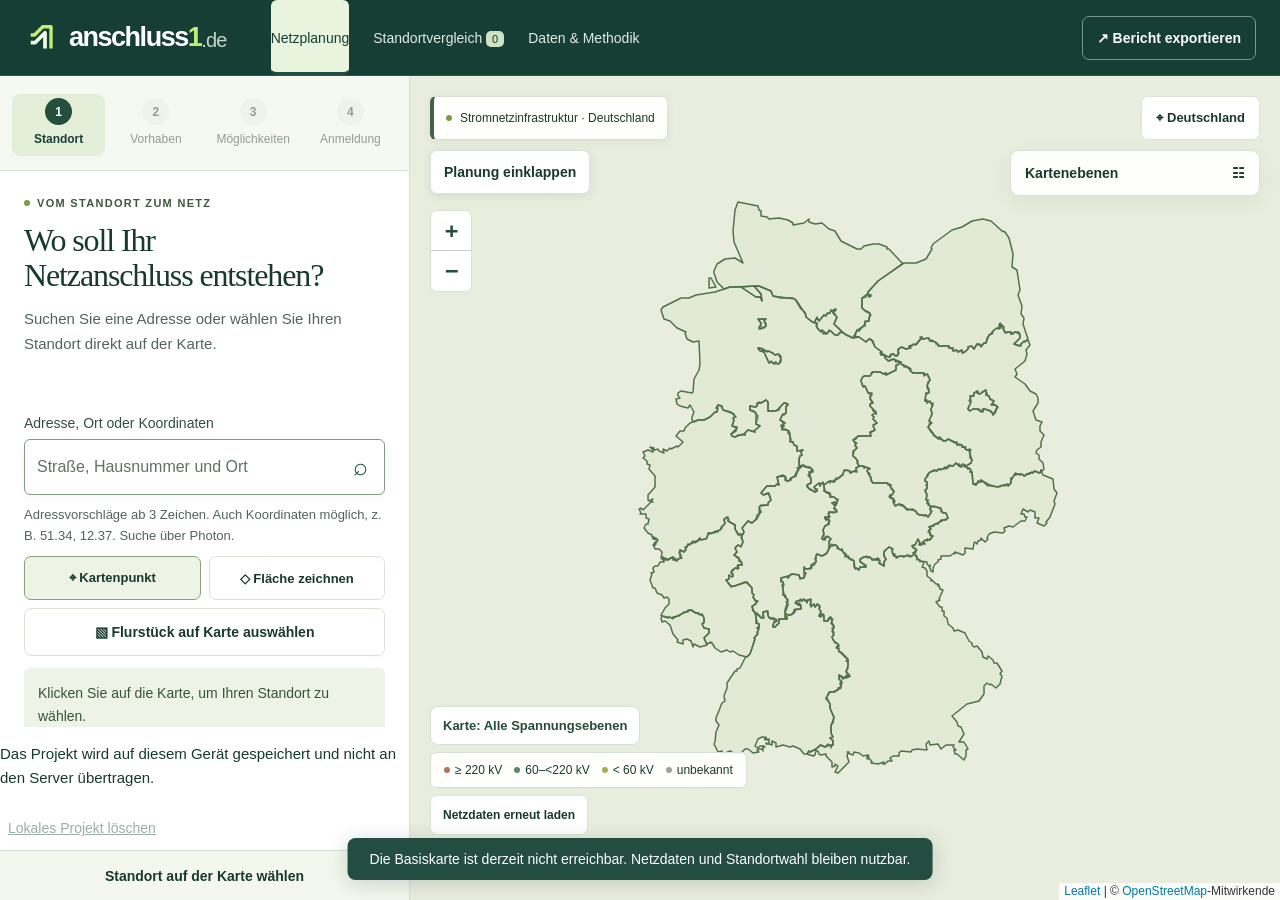
==== commit bf85384c: "Give Anschluss1 a grid-inspired identity across planner and knowledge pages" ====
--- a/index.html
+++ b/index.html
@@ -1,5 +1,5 @@
-<!doctype html><html lang="de"><head><meta charset="utf-8"><meta name="viewport" content="width=device-width,initial-scale=1"><meta name="referrer" content="strict-origin-when-cross-origin"><meta name="description" content="Stromnetzanschlüsse in Deutschland vorplanen: reale Infrastrukturdaten, Standortvergleich und transparente Kostenschätzung."><link rel="canonical" href="https://www.anschluss1.de/"><title>Anschluss1.de · Netzanschlüsse vorausdenken</title><link rel="icon" type="image/svg+xml" href="data:image/svg+xml,%3Csvg xmlns='http://www.w3.org/2000/svg' viewBox='0 0 32 32'%3E%3Crect width='32' height='32' rx='9' fill='%231b453c'/%3E%3Cpath d='M18 4 8 18h7l-1 10 11-15h-8z' fill='%23d7f585'/%3E%3C/svg%3E"><link rel="stylesheet" href="vendor/leaflet.css"><link rel="stylesheet" href="style.css"><link rel="stylesheet" href="planner.css"><script src="vendor/leaflet.js" defer></script><script type="module" src="app.js"></script></head><body>
-<header class="header"><a class="brand" href="./" aria-label="Anschluss1 Startseite"><span class="brand-icon">ϟ</span> anschluss<span class="brand-one">1</span><span class="brand-de">.de</span></a><nav aria-label="Hauptnavigation"><button class="nav active" id="plan-tab">Netzplanung</button><button class="nav" id="compare-tab">Standortvergleich <span id="compare-count">0</span></button><button class="nav" id="sources-tab">Daten & Methodik</button></nav><span class="mvp">PLANUNGS-MVP</span><button id="export" class="button compact">↗ Bericht exportieren</button></header>
+<!doctype html><html lang="de"><head><meta charset="utf-8"><meta name="viewport" content="width=device-width,initial-scale=1"><meta name="referrer" content="strict-origin-when-cross-origin"><meta name="description" content="Stromnetzanschlüsse in Deutschland vorplanen: reale Infrastrukturdaten, Standortvergleich und transparente Kostenschätzung."><link rel="canonical" href="https://www.anschluss1.de/"><title>Anschluss1.de · Netzanschlüsse vorausdenken</title><link rel="icon" type="image/svg+xml" href="/netzzeichen.svg"><link rel="stylesheet" href="vendor/leaflet.css"><link rel="stylesheet" href="style.css"><link rel="stylesheet" href="planner.css"><link rel="stylesheet" href="marke.css"><script src="vendor/leaflet.js" defer></script><script type="module" src="app.js"></script></head><body>
+<header class="header"><a class="brand" href="./" aria-label="Anschluss1 Startseite"><img src="/netzzeichen.svg" width="36" height="36" alt="">anschluss<span class="brand-one">1</span><span class="brand-de">.de</span></a><nav aria-label="Hauptnavigation"><button class="nav active" id="plan-tab">Netzplanung</button><button class="nav" id="compare-tab">Standortvergleich <span id="compare-count">0</span></button><button class="nav" id="sources-tab">Daten & Methodik</button></nav><button id="export" class="button compact">↗ Bericht exportieren</button></header>
 <main id="workspace"><aside class="sidebar" aria-label="Anschlussplanung"><button id="sheet-toggle" class="sheet-toggle" aria-expanded="true" aria-controls="planner-content"><span class="sheet-handle" aria-hidden="true"></span><span id="sheet-title">Standort wählen</span><span aria-hidden="true">⌃</span></button><nav class="planner-steps" aria-label="Planungsschritte"><button data-planner-step="location" aria-current="step"><span>1</span>Standort</button><button data-planner-step="project" disabled><span>2</span>Vorhaben</button><button data-planner-step="results" disabled><span>3</span>Möglichkeiten</button><button data-planner-step="application" disabled><span>4</span>Anmeldung</button></nav><div id="planner-content"><section data-planner-panel="location"><div class="intro"><div class="eyebrow"><span class="status-dot"></span> VOM STANDORT ZUM NETZ</div><h1>Wo soll Ihr Netzanschluss entstehen?</h1><p>Suchen Sie eine Adresse oder wählen Sie Ihren Standort direkt auf der Karte.</p></div>
 <section class="form-section"><h2 tabindex="-1" class="visually-hidden">Standort festlegen</h2><form id="search-form"><label for="search">Adresse, Ort oder Koordinaten</label><div class="search-box"><input id="search" placeholder="Straße, Hausnummer und Ort" autocomplete="off" role="combobox" aria-autocomplete="list" aria-expanded="false" aria-controls="search-results" aria-describedby="search-hint search-status" spellcheck="false"><button aria-label="Standort suchen" title="Suchen">⌕</button></div><div id="search-results" role="listbox" aria-label="Adressvorschläge" hidden></div></form><p id="search-hint" class="hint">Adressvorschläge ab 3 Zeichen. Auch Koordinaten möglich, z. B. 51.34, 12.37. Suche über Photon.</p><p id="search-status" class="hint" role="status" aria-live="polite"></p><div class="two-buttons"><button id="point-mode" class="button selected">⌖ Kartenpunkt</button><button id="draw-mode" class="button">◇ Fläche zeichnen</button></div><button id="parcel-mode" type="button" class="button parcel-mode" aria-pressed="false" aria-controls="parcel-selection">▧ Flurstück auf Karte auswählen</button><section id="parcel-selection" class="parcel-selection" aria-label="Flurstücksauswahl" hidden><h3>Flurstück auswählen</h3><p class="hint" data-status role="status" aria-live="polite"></p><button type="button" class="button" data-map>Zur Karte ↓</button><div data-results></div><div data-group-list aria-live="polite"></div><button type="button" class="button" data-add-group disabled>Zum Flurstückstandort hinzufügen</button><button type="button" class="button primary" data-finish-group hidden>Standort mit Flurstücken übernehmen</button><button type="button" class="button primary" data-use disabled>Flurstück als Standort übernehmen</button><button type="button" class="button" data-retry hidden>Erneut abfragen</button><button type="button" class="text-button" data-clear>Auswahl aufheben</button></section><div id="draw-actions" hidden><p class="hint">Eckpunkte anklicken, dann abschließen. Mindestens 3 Punkte.</p><button id="finish-draw" class="button">Fläche abschließen</button><button id="cancel-draw" class="text-button">Abbrechen</button></div><div id="location-summary" class="location-summary">Klicken Sie auf die Karte, um Ihren Standort zu wählen.</div><label for="site-name">Standortname <span class="optional">optional</span></label><input id="site-name" placeholder="Mein Projektstandort" maxlength="100"></section>
 <button id="continue-project" class="button primary" disabled>Weiter zum Vorhaben →</button></section><section class="form-section" data-planner-panel="project" hidden><button id="back-location" class="text-button">← Standort ändern</button><h2 tabindex="-1">Was haben Sie vor?</h2><p id="project-site" class="location-summary"></p><label for="power">Gewünschte Anschlussleistung</label><div class="power-field"><input id="power" type="number" min="0.001" max="1000" step="any" value="5"><select id="unit" aria-label="Leistungseinheit"><option>MW</option><option>kW</option></select></div><label for="direction">Energierichtung</label><select id="direction"><option value="draw">Bezug</option><option value="feed">Einspeisung</option><option value="both">Bezug & Einspeisung</option></select><label for="project">Projektart</label><select id="project"><option value="commercial">Gewerbe</option><option value="industry">Industrie</option><option value="storage">Batteriespeicher</option><option value="charging">Ladepark</option><option value="generation">Erzeugungsanlage</option></select><details class="advanced-settings"><summary>Erweiterte Einstellungen</summary><div class="field-grid"><div><label for="redundancy">Redundanz</label><select id="redundancy"><option value="single">Einfach</option><option value="n1">N−1 gewünscht</option></select></div><div><label for="level">Ebene für die Anschlusssuche</label><select id="level"><option value="auto">Automatisch nach Leistung</option><option value="mv">Mittelspannung</option><option value="hv">Hochspannung</option><option value="ehv">Höchstspannung</option></select></div></div><p class="hint">Die automatische Auswahl ist eine Orientierung. Die tatsächliche Anschlussebene bestätigt der Netzbetreiber.</p></details><p id="search-voltage" class="scope-chip" role="status"></p><button id="analyze" class="button primary">Anschlusskandidaten prüfen <span>→</span></button><p class="hint">Keine Kapazitätsprüfung. Die tatsächliche Anschlussebene bestimmt der Netzbetreiber.</p></section>
--- a/style.css
+++ b/style.css
@@ -11,3 +11,10 @@
 .parcel-mode{width:100%;margin-top:8px}.parcel-selection{margin-top:12px;padding:14px;border:1px solid #d8c39b;border-radius:10px;background:#fff9ec}.parcel-selection h3{margin:0;font-size:15px}.parcel-selection .button{width:100%;margin-top:8px;white-space:normal}.parcel-result{display:block;width:100%;text-align:left;font:inherit;font-size:12px;line-height:1.6;padding:10px;margin:8px 0;border:1px solid #d8c39b;border-radius:6px;background:white;cursor:pointer;overflow-wrap:anywhere}.parcel-result[aria-pressed="true"]{border:2px solid #b46523;background:#fff0d5}.parcel-result:focus-visible{outline:3px solid #224d40;outline-offset:2px}.parcel-selection [data-results]{max-height:320px;overflow-y:auto}.parcel-selection [data-status]{font-size:12px;line-height:1.6}
 
 .parcel-selection-back{display:none}@media(max-width:760px){.parcel-selecting .sidebar{grid-template-columns:minmax(0,1fr)}.parcel-selecting .parcel-selection .hint{font-size:12px}.parcel-selection-back{display:block;position:absolute;z-index:800;left:12px;top:112px;box-shadow:0 2px 10px #18392f26}.parcel-selecting .parcel-selection [data-results]{max-height:240px}}
+
+.station-evidence {border-top:1px solid #cbd3c5;margin-top:1rem;padding-top:.5rem;overflow-wrap:anywhere}
+.station-evidence h4 {margin:.5rem 0}
+.station-evidence li {margin-bottom:.8rem}
+.station-evidence details {margin:.6rem 0}
+.station-evidence summary {cursor:pointer;font-weight:600}
+.leaflet-popup-content .station-evidence {max-height:300px;overflow:auto}
--- a/marke.css
+++ b/marke.css
@@ -0,0 +1,48 @@
+.header {
+  background: #163e34;
+  color: #fff;
+  border-bottom: 1px solid #315749;
+}
+.header .brand { color: #fff; letter-spacing: -.055em; }
+.brand img { width: 36px; height: 36px; margin-right: 9px; }
+.header .brand-one { color: #c1ed78; }
+.header .brand-de { color: #c4d6ca; letter-spacing: -.04em; }
+.header .nav { color: #e1ebe4; border-radius: 6px; }
+.header .nav:is(:hover, .active) { color: #163e34; background: #e8f4dd; }
+.header #compare-count { color: #183c31; background: #cfe2c4; }
+.header #export { margin-left: auto; background: transparent; border-color: #78988a; color: white; }
+.header #export:hover { background: #2c5548; }
+.header :focus-visible { outline: 3px solid #c1ed78; outline-offset: 2px; }
+.planner-steps { background: #f6f8f2; }
+.planner-steps button[aria-current="step"] { background: #e4efda; color: #193e34; }
+.planner-steps button[aria-current="step"] span { background: #254e3e; color: white; }
+.intro h1, .page-view h1 {
+  font-family: Georgia, "Times New Roman", serif;
+  font-weight: 500;
+  letter-spacing: -.035em;
+  text-wrap: balance;
+}
+.intro h1 { font-size: clamp(27px, 2.5vw, 38px); line-height: 1.1; }
+.search-box:focus-within { outline: 2px solid #396d50; outline-offset: 2px; }
+.map-label { border-left: 4px solid #416447; }
+@media (max-width: 760px) {
+  .header nav { border-color: #395b50; }
+  .brand img { width: 32px; height: 32px; }
+  .intro h1 { font-size: 26px; }
+}
+@media (max-width: 760px) {
+  .header {
+    display: grid;
+    grid-template-columns: minmax(0, 1fr) auto;
+    grid-template-rows: 50px 42px;
+    align-content: center;
+    gap: 0 4px;
+    padding: 0 10px;
+  }
+  .header .brand { font-size: 21px; }
+  .header .brand-de { font-size: 15px; }
+  .brand img { width: 27px; height: 27px; margin-right: 5px; }
+  .header #export { grid-column: 2; grid-row: 1; padding: 6px; font-size: 10px; }
+  .header nav { grid-column: 1 / -1; grid-row: 2; gap: 2px; align-items: center; }
+  .header .nav { font-size: 11px; padding: 5px; min-height: 36px; white-space: nowrap; }
+}
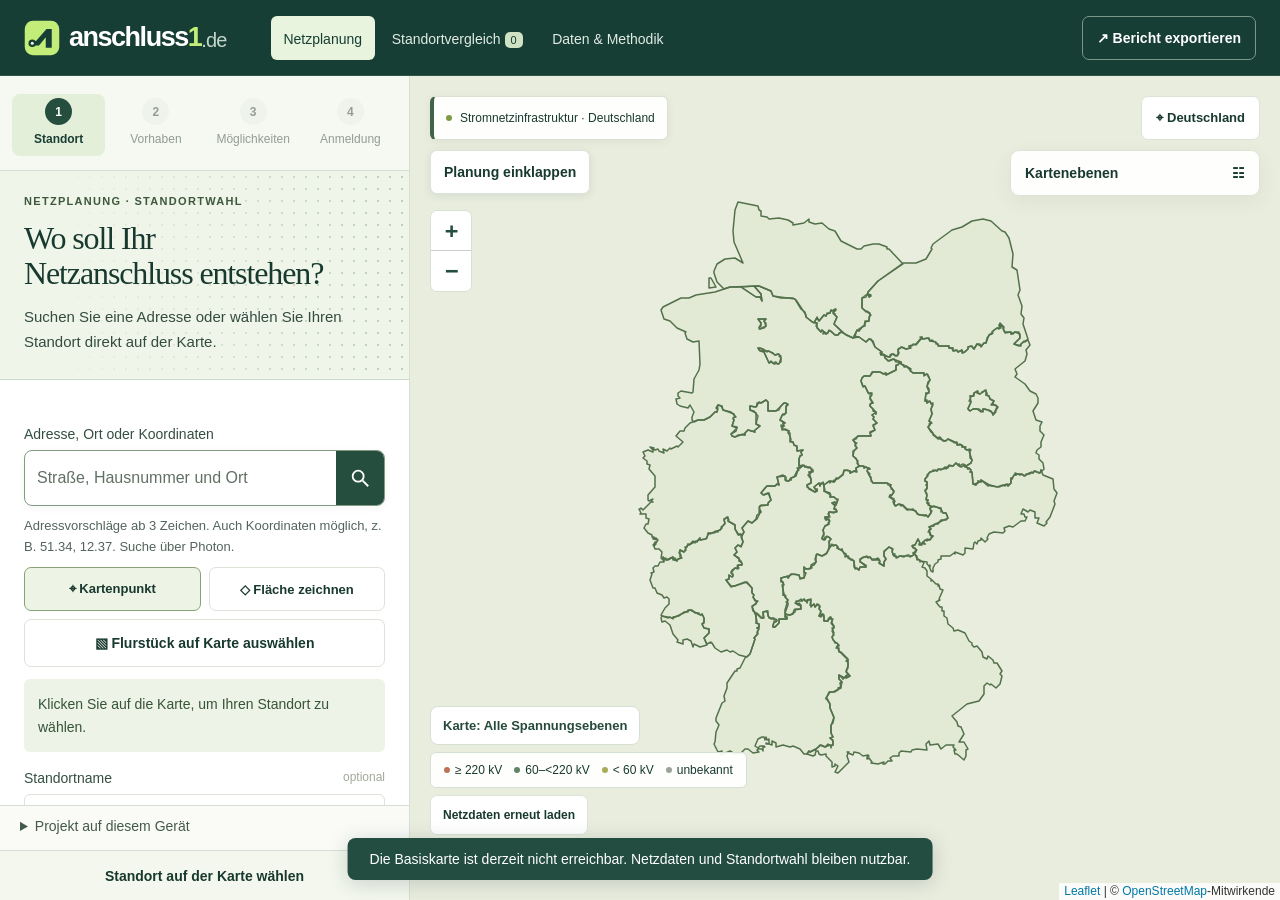
==== commit 563f130a: "Refine grid monogram and align planner and knowledge navigation" ====
--- a/index.html
+++ b/index.html
@@ -1,9 +1,9 @@
 <!doctype html><html lang="de"><head><meta charset="utf-8"><meta name="viewport" content="width=device-width,initial-scale=1"><meta name="referrer" content="strict-origin-when-cross-origin"><meta name="description" content="Stromnetzanschlüsse in Deutschland vorplanen: reale Infrastrukturdaten, Standortvergleich und transparente Kostenschätzung."><link rel="canonical" href="https://www.anschluss1.de/"><title>Anschluss1.de · Netzanschlüsse vorausdenken</title><link rel="icon" type="image/svg+xml" href="/netzzeichen.svg"><link rel="stylesheet" href="vendor/leaflet.css"><link rel="stylesheet" href="style.css"><link rel="stylesheet" href="planner.css"><link rel="stylesheet" href="marke.css"><script src="vendor/leaflet.js" defer></script><script type="module" src="app.js"></script></head><body>
 <header class="header"><a class="brand" href="./" aria-label="Anschluss1 Startseite"><img src="/netzzeichen.svg" width="36" height="36" alt="">anschluss<span class="brand-one">1</span><span class="brand-de">.de</span></a><nav aria-label="Hauptnavigation"><button class="nav active" id="plan-tab">Netzplanung</button><button class="nav" id="compare-tab">Standortvergleich <span id="compare-count">0</span></button><button class="nav" id="sources-tab">Daten & Methodik</button></nav><button id="export" class="button compact">↗ Bericht exportieren</button></header>
-<main id="workspace"><aside class="sidebar" aria-label="Anschlussplanung"><button id="sheet-toggle" class="sheet-toggle" aria-expanded="true" aria-controls="planner-content"><span class="sheet-handle" aria-hidden="true"></span><span id="sheet-title">Standort wählen</span><span aria-hidden="true">⌃</span></button><nav class="planner-steps" aria-label="Planungsschritte"><button data-planner-step="location" aria-current="step"><span>1</span>Standort</button><button data-planner-step="project" disabled><span>2</span>Vorhaben</button><button data-planner-step="results" disabled><span>3</span>Möglichkeiten</button><button data-planner-step="application" disabled><span>4</span>Anmeldung</button></nav><div id="planner-content"><section data-planner-panel="location"><div class="intro"><div class="eyebrow"><span class="status-dot"></span> VOM STANDORT ZUM NETZ</div><h1>Wo soll Ihr Netzanschluss entstehen?</h1><p>Suchen Sie eine Adresse oder wählen Sie Ihren Standort direkt auf der Karte.</p></div>
-<section class="form-section"><h2 tabindex="-1" class="visually-hidden">Standort festlegen</h2><form id="search-form"><label for="search">Adresse, Ort oder Koordinaten</label><div class="search-box"><input id="search" placeholder="Straße, Hausnummer und Ort" autocomplete="off" role="combobox" aria-autocomplete="list" aria-expanded="false" aria-controls="search-results" aria-describedby="search-hint search-status" spellcheck="false"><button aria-label="Standort suchen" title="Suchen">⌕</button></div><div id="search-results" role="listbox" aria-label="Adressvorschläge" hidden></div></form><p id="search-hint" class="hint">Adressvorschläge ab 3 Zeichen. Auch Koordinaten möglich, z. B. 51.34, 12.37. Suche über Photon.</p><p id="search-status" class="hint" role="status" aria-live="polite"></p><div class="two-buttons"><button id="point-mode" class="button selected">⌖ Kartenpunkt</button><button id="draw-mode" class="button">◇ Fläche zeichnen</button></div><button id="parcel-mode" type="button" class="button parcel-mode" aria-pressed="false" aria-controls="parcel-selection">▧ Flurstück auf Karte auswählen</button><section id="parcel-selection" class="parcel-selection" aria-label="Flurstücksauswahl" hidden><h3>Flurstück auswählen</h3><p class="hint" data-status role="status" aria-live="polite"></p><button type="button" class="button" data-map>Zur Karte ↓</button><div data-results></div><div data-group-list aria-live="polite"></div><button type="button" class="button" data-add-group disabled>Zum Flurstückstandort hinzufügen</button><button type="button" class="button primary" data-finish-group hidden>Standort mit Flurstücken übernehmen</button><button type="button" class="button primary" data-use disabled>Flurstück als Standort übernehmen</button><button type="button" class="button" data-retry hidden>Erneut abfragen</button><button type="button" class="text-button" data-clear>Auswahl aufheben</button></section><div id="draw-actions" hidden><p class="hint">Eckpunkte anklicken, dann abschließen. Mindestens 3 Punkte.</p><button id="finish-draw" class="button">Fläche abschließen</button><button id="cancel-draw" class="text-button">Abbrechen</button></div><div id="location-summary" class="location-summary">Klicken Sie auf die Karte, um Ihren Standort zu wählen.</div><label for="site-name">Standortname <span class="optional">optional</span></label><input id="site-name" placeholder="Mein Projektstandort" maxlength="100"></section>
+<main id="workspace"><aside class="sidebar" aria-label="Anschlussplanung"><button id="sheet-toggle" class="sheet-toggle" aria-expanded="true" aria-controls="planner-content"><span class="sheet-handle" aria-hidden="true"></span><span id="sheet-title">Standort wählen</span><span aria-hidden="true">⌃</span></button><nav class="planner-steps" aria-label="Planungsschritte"><button data-planner-step="location" aria-current="step"><span>1</span>Standort</button><button data-planner-step="project" disabled><span>2</span>Vorhaben</button><button data-planner-step="results" disabled><span>3</span>Möglichkeiten</button><button data-planner-step="application" disabled><span>4</span>Anmeldung</button></nav><div id="planner-content"><section data-planner-panel="location"><div class="intro"><div class="eyebrow">Netzplanung · Standortwahl</div><h1>Wo soll Ihr Netzanschluss entstehen?</h1><p>Suchen Sie eine Adresse oder wählen Sie Ihren Standort direkt auf der Karte.</p></div>
+<section class="form-section"><h2 tabindex="-1" class="visually-hidden">Standort festlegen</h2><form id="search-form"><label for="search">Adresse, Ort oder Koordinaten</label><div class="search-box"><input id="search" placeholder="Straße, Hausnummer und Ort" autocomplete="off" role="combobox" aria-autocomplete="list" aria-expanded="false" aria-controls="search-results" aria-describedby="search-hint search-status" spellcheck="false"><button aria-label="Standort suchen" title="Suchen"><svg width="22" height="22" viewBox="0 0 24 24" fill="none" stroke="currentColor" stroke-width="2" aria-hidden="true"><circle cx="10" cy="10" r="6"/><path d="m15 15 6 6"/></svg></button></div><div id="search-results" role="listbox" aria-label="Adressvorschläge" hidden></div></form><p id="search-hint" class="hint">Adressvorschläge ab 3 Zeichen. Auch Koordinaten möglich, z. B. 51.34, 12.37. Suche über Photon.</p><p id="search-status" class="hint" role="status" aria-live="polite"></p><div class="two-buttons"><button id="point-mode" class="button selected">⌖ Kartenpunkt</button><button id="draw-mode" class="button">◇ Fläche zeichnen</button></div><button id="parcel-mode" type="button" class="button parcel-mode" aria-pressed="false" aria-controls="parcel-selection">▧ Flurstück auf Karte auswählen</button><section id="parcel-selection" class="parcel-selection" aria-label="Flurstücksauswahl" hidden><h3>Flurstück auswählen</h3><p class="hint" data-status role="status" aria-live="polite"></p><button type="button" class="button" data-map>Zur Karte ↓</button><div data-results></div><div data-group-list aria-live="polite"></div><button type="button" class="button" data-add-group disabled>Zum Flurstückstandort hinzufügen</button><button type="button" class="button primary" data-finish-group hidden>Standort mit Flurstücken übernehmen</button><button type="button" class="button primary" data-use disabled>Flurstück als Standort übernehmen</button><button type="button" class="button" data-retry hidden>Erneut abfragen</button><button type="button" class="text-button" data-clear>Auswahl aufheben</button></section><div id="draw-actions" hidden><p class="hint">Eckpunkte anklicken, dann abschließen. Mindestens 3 Punkte.</p><button id="finish-draw" class="button">Fläche abschließen</button><button id="cancel-draw" class="text-button">Abbrechen</button></div><div id="location-summary" class="location-summary">Klicken Sie auf die Karte, um Ihren Standort zu wählen.</div><label for="site-name">Standortname <span class="optional">optional</span></label><input id="site-name" placeholder="Mein Projektstandort" maxlength="100"></section>
 <button id="continue-project" class="button primary" disabled>Weiter zum Vorhaben →</button></section><section class="form-section" data-planner-panel="project" hidden><button id="back-location" class="text-button">← Standort ändern</button><h2 tabindex="-1">Was haben Sie vor?</h2><p id="project-site" class="location-summary"></p><label for="power">Gewünschte Anschlussleistung</label><div class="power-field"><input id="power" type="number" min="0.001" max="1000" step="any" value="5"><select id="unit" aria-label="Leistungseinheit"><option>MW</option><option>kW</option></select></div><label for="direction">Energierichtung</label><select id="direction"><option value="draw">Bezug</option><option value="feed">Einspeisung</option><option value="both">Bezug & Einspeisung</option></select><label for="project">Projektart</label><select id="project"><option value="commercial">Gewerbe</option><option value="industry">Industrie</option><option value="storage">Batteriespeicher</option><option value="charging">Ladepark</option><option value="generation">Erzeugungsanlage</option></select><details class="advanced-settings"><summary>Erweiterte Einstellungen</summary><div class="field-grid"><div><label for="redundancy">Redundanz</label><select id="redundancy"><option value="single">Einfach</option><option value="n1">N−1 gewünscht</option></select></div><div><label for="level">Ebene für die Anschlusssuche</label><select id="level"><option value="auto">Automatisch nach Leistung</option><option value="mv">Mittelspannung</option><option value="hv">Hochspannung</option><option value="ehv">Höchstspannung</option></select></div></div><p class="hint">Die automatische Auswahl ist eine Orientierung. Die tatsächliche Anschlussebene bestätigt der Netzbetreiber.</p></details><p id="search-voltage" class="scope-chip" role="status"></p><button id="analyze" class="button primary">Anschlusskandidaten prüfen <span>→</span></button><p class="hint">Keine Kapazitätsprüfung. Die tatsächliche Anschlussebene bestimmt der Netzbetreiber.</p></section>
-<section class="form-section" data-planner-panel="application" hidden><h2 tabindex="-1">Anmeldung vorbereiten</h2><div id="application-content"><p>Bestimme den Netzbetreiber für deinen Standort und öffne danach dessen offizielle Anschlussseite.</p></div></section><div class="sidebar-bottom"><span class="shield">ⓘ</span><p>Gut vorbereitet ins Erstgespräch.<br><strong>Unverbindliche Vorabschätzung.</strong></p></div></div><div class="local-save"><p id="local-save-status" role="status">Das Projekt wird auf diesem Gerät gespeichert und nicht an den Server übertragen.</p><button id="clear-local-project" class="text-button" disabled>Lokales Projekt löschen</button></div><button id="show-map" class="button show-map">Standort auf der Karte wählen</button></aside>
+<section class="form-section" data-planner-panel="application" hidden><h2 tabindex="-1">Anmeldung vorbereiten</h2><div id="application-content"><p>Bestimme den Netzbetreiber für deinen Standort und öffne danach dessen offizielle Anschlussseite.</p></div></section><div class="sidebar-bottom"><span class="shield">ⓘ</span><p>Gut vorbereitet ins Erstgespräch.<br><strong>Unverbindliche Vorabschätzung.</strong></p></div></div><details class="local-save"><summary>Projekt auf diesem Gerät</summary><p id="local-save-status" role="status">Das Projekt wird auf diesem Gerät gespeichert und nicht an den Server übertragen.</p><button id="clear-local-project" class="text-button" disabled>Lokales Projekt löschen</button></details><button id="show-map" class="button show-map">Standort auf der Karte wählen</button></aside>
 <div class="main-surface"><section class="map-section" aria-label="Interaktive Infrastrukturkarte"><div id="map" tabindex="0" aria-label="Karte: mit Pfeiltasten verschieben, mit Plus und Minus zoomen"></div><button id="sidebar-toggle" class="button sidebar-toggle" aria-expanded="true" aria-controls="planner-content">Planung einklappen</button><button id="parcel-selection-back" type="button" class="button parcel-selection-back" hidden>↑ Flurstücksauswahl ansehen</button><div class="map-top"><span class="map-label"><span class="status-dot"></span> Stromnetzinfrastruktur · Deutschland</span><button id="fit-germany" class="button compact">⌖ Deutschland</button></div><details class="map-filters"><summary>Kartenebenen <span>☷</span></summary><div class="filters-inner"><label for="state-filter">Bundesland</label><select id="state-filter"><option value="">Deutschland · automatisch nach Ausschnitt</option></select><p class="hint">Regionale Netzdaten laden beim Auswählen oder Hineinzoomen. Die Kandidatensuche berücksichtigt auch benachbarte Bundesländer.</p><label class="checkbox-label"><input id="parcels" type="checkbox"> Amtliche Flurstücke</label><p id="parcel-status" class="hint" role="status" aria-live="polite">Amtliche Landesdienste · ab Zoom 17.</p><button id="parcel-zoom" type="button" class="button compact" hidden>Flurstücke am Standort anzeigen</button><button id="parcel-retry" type="button" class="button compact" hidden>Flurstücke erneut laden</button><label for="voltage-filter">Auf der Karte angezeigte Spannung</label><select id="voltage-filter"><option value="all">Alle Spannungsebenen</option><option value="ehv">≥ 220 kV · Höchstspannung</option><option value="hv">60–&lt;220 kV · Hochspannung</option><option value="mv">1–&lt;60 kV · Mittelspannung</option><option value="unknown">Spannung unbekannt</option></select><label for="type-filter">Infrastruktur</label><select id="type-filter"><option value="all">Umspannwerke & Leitungen</option><option value="station">Nur Umspannwerke / Stationen</option><option value="line">Nur Leitungen</option></select><label for="operator-filter">Betreiber laut OSM</label><select id="operator-filter"><option value="all">Alle Betreiber</option></select><p class="hint">Filter gelten auch für den Kandidatenvergleich.</p></div></details><div class="map-bottom"><p id="visible-voltage" class="scope-chip"></p><div class="legend"><span><i class="dot ehv"></i> ≥ 220 kV</span><span><i class="dot hv"></i> 60–&lt;220 kV</span><span><i class="dot mv"></i> &lt; 60 kV</span><span><i class="dot unknown"></i> unbekannt</span></div><button id="retry-data" class="button compact" type="button">Netzdaten erneut laden</button><span id="data-status" role="status">Netzdaten werden geladen …</span></div></section>
 <section class="results-section"><button id="back-project" class="text-button">← Vorhaben ändern</button><div class="results-heading"><div><div class="eyebrow">DIE NÄCHSTE VERBINDUNG</div><h2 id="results-title" tabindex="-1">Ihr Standort. Ihre Möglichkeiten.</h2></div><button id="save-site" class="button compact" disabled>＋ Zum Standortvergleich</button></div><div id="results"><div class="empty-state"><div class="empty-symbol">⌁</div><div><h3>Ein Kartenpunkt ist der erste Schritt.</h3><p>Wählen Sie ein Grundstück und prüfen Sie nahe gelegene Umspannwerke.<br>Sie sehen mögliche Kandidaten, Entfernungen und offene Kostenpositionen.</p></div><span class="empty-arrow">↗</span></div><div class="start-notes"><span>01 &nbsp; Reale Infrastrukturdaten</span><span>02 &nbsp; Nachvollziehbare Annahmen</span><span>03 &nbsp; Klar benannte Datenlücken</span></div></div><button id="continue-application" class="button primary">Weiter zur Anmeldung →</button><p class="disclaimer">Nähe ist keine Anschlusszusage. Freie Kapazität, technische Machbarkeit und endgültige Kosten sind mit dem zuständigen Netzbetreiber zu klären.</p><p class="knowledge-link"><a href="/wissen">Anschlusswissen: TA Mittelspannung Berlin interaktiv ↗</a></p></section></div></main>
 <section id="compare-view" class="page-view" hidden><div class="eyebrow">EINE ANFORDERUNG · MEHRERE STANDORTE</div><h1>Standorte im Vergleich</h1><p>Alle Standorte werden mit Ihrem aktuellen Anschlussbedarf und denselben Modellannahmen neu berechnet. Nur in dieser Sitzung gespeichert.</p><div id="comparison"></div><button id="back-plan" class="button primary">Zur Karte</button></section>
--- a/marke.css
+++ b/marke.css
@@ -46,3 +46,29 @@
   .header nav { grid-column: 1 / -1; grid-row: 2; gap: 2px; align-items: center; }
   .header .nav { font-size: 11px; padding: 5px; min-height: 36px; white-space: nowrap; }
 }
+
+@media screen {
+  .header nav { align-items: center; gap: 4px; }
+  .header .nav { border: 0; padding-inline: clamp(6px, 1vw, 15px); }
+  .intro {
+    margin: -26px -24px 18px;
+    padding: 24px;
+    border-bottom: 1px solid #cddbc9;
+    background-color: #f0f5e9;
+    background-image: linear-gradient(90deg, #f0f5e9 10%, transparent), radial-gradient(#bdcdb8 0.8px, transparent 0.8px);
+    background-size: 100% 100%, 12px 12px;
+  }
+  .intro .eyebrow { text-transform: uppercase; }
+  .intro p { margin-bottom: 0; color: #344c40; }
+  .search-box { overflow: hidden; border-radius: 8px; }
+  .search-box button { display: grid; place-items: center; color: #fff; background: #254e3e; }
+  .search-box button:hover { background: #163e34; }
+}
+@media screen and (max-width: 760px) {
+  .intro { margin: 0 0 14px; padding: 14px; border-radius: 8px; }
+  .header .nav { padding-inline: 5px; }
+}
+
+.local-save { padding: 0 20px; border-top: 1px solid var(--line); background: #fafbf7; }
+.local-save summary { padding: 12px 0; color: #43594a; font-size: 14px; }
+.local-save p { margin: 0; font-size: 13px; }
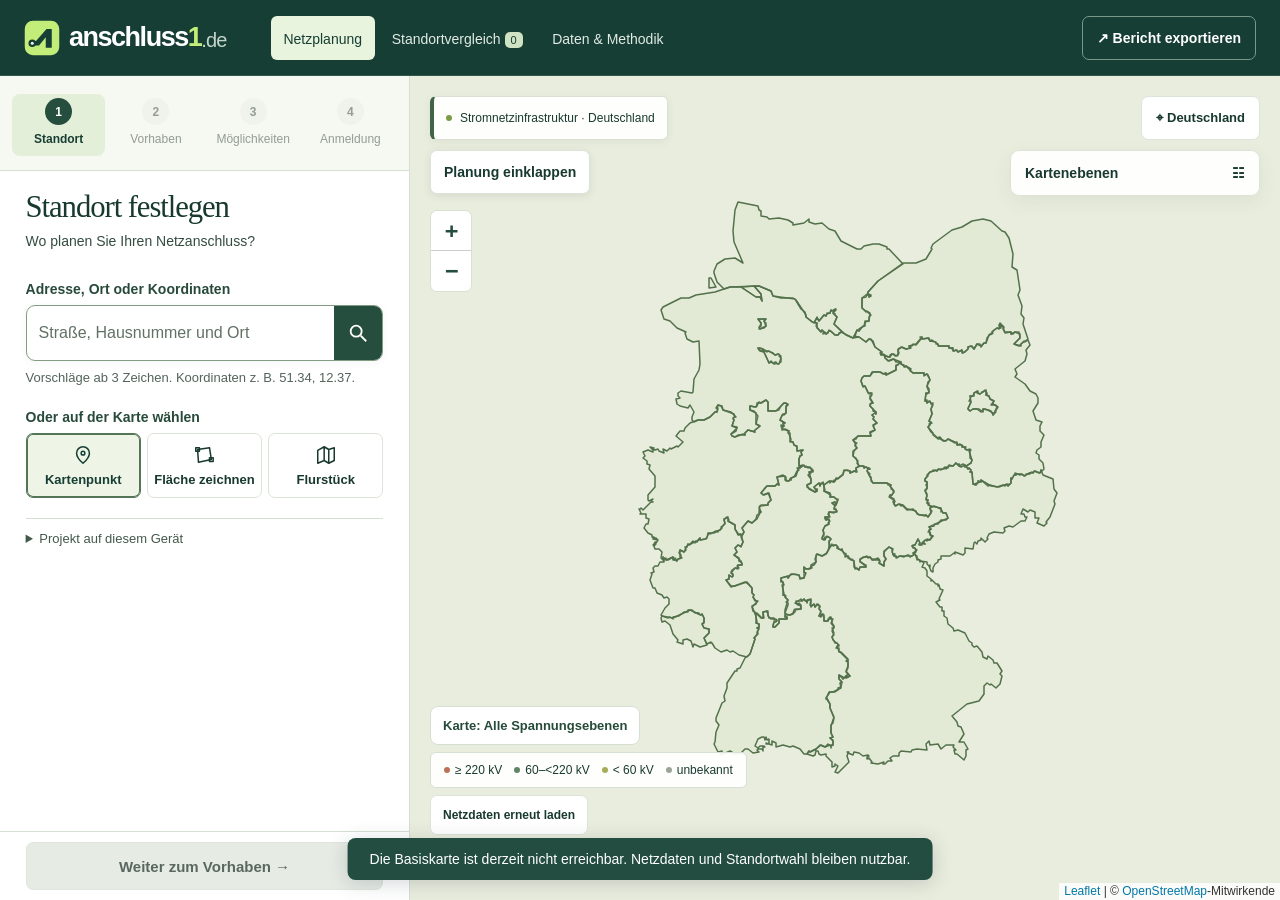
==== commit d4c10ec9: "Make planner input and next actions easier to reach" ====
--- a/index.html
+++ b/index.html
@@ -1,9 +1,9 @@
 <!doctype html><html lang="de"><head><meta charset="utf-8"><meta name="viewport" content="width=device-width,initial-scale=1"><meta name="referrer" content="strict-origin-when-cross-origin"><meta name="description" content="Stromnetzanschlüsse in Deutschland vorplanen: reale Infrastrukturdaten, Standortvergleich und transparente Kostenschätzung."><link rel="canonical" href="https://www.anschluss1.de/"><title>Anschluss1.de · Netzanschlüsse vorausdenken</title><link rel="icon" type="image/svg+xml" href="/netzzeichen.svg"><link rel="stylesheet" href="vendor/leaflet.css"><link rel="stylesheet" href="style.css"><link rel="stylesheet" href="planner.css"><link rel="stylesheet" href="marke.css"><script src="vendor/leaflet.js" defer></script><script type="module" src="app.js"></script></head><body>
 <header class="header"><a class="brand" href="./" aria-label="Anschluss1 Startseite"><img src="/netzzeichen.svg" width="36" height="36" alt="">anschluss<span class="brand-one">1</span><span class="brand-de">.de</span></a><nav aria-label="Hauptnavigation"><button class="nav active" id="plan-tab">Netzplanung</button><button class="nav" id="compare-tab">Standortvergleich <span id="compare-count">0</span></button><button class="nav" id="sources-tab">Daten & Methodik</button></nav><button id="export" class="button compact">↗ Bericht exportieren</button></header>
-<main id="workspace"><aside class="sidebar" aria-label="Anschlussplanung"><button id="sheet-toggle" class="sheet-toggle" aria-expanded="true" aria-controls="planner-content"><span class="sheet-handle" aria-hidden="true"></span><span id="sheet-title">Standort wählen</span><span aria-hidden="true">⌃</span></button><nav class="planner-steps" aria-label="Planungsschritte"><button data-planner-step="location" aria-current="step"><span>1</span>Standort</button><button data-planner-step="project" disabled><span>2</span>Vorhaben</button><button data-planner-step="results" disabled><span>3</span>Möglichkeiten</button><button data-planner-step="application" disabled><span>4</span>Anmeldung</button></nav><div id="planner-content"><section data-planner-panel="location"><div class="intro"><div class="eyebrow">Netzplanung · Standortwahl</div><h1>Wo soll Ihr Netzanschluss entstehen?</h1><p>Suchen Sie eine Adresse oder wählen Sie Ihren Standort direkt auf der Karte.</p></div>
-<section class="form-section"><h2 tabindex="-1" class="visually-hidden">Standort festlegen</h2><form id="search-form"><label for="search">Adresse, Ort oder Koordinaten</label><div class="search-box"><input id="search" placeholder="Straße, Hausnummer und Ort" autocomplete="off" role="combobox" aria-autocomplete="list" aria-expanded="false" aria-controls="search-results" aria-describedby="search-hint search-status" spellcheck="false"><button aria-label="Standort suchen" title="Suchen"><svg width="22" height="22" viewBox="0 0 24 24" fill="none" stroke="currentColor" stroke-width="2" aria-hidden="true"><circle cx="10" cy="10" r="6"/><path d="m15 15 6 6"/></svg></button></div><div id="search-results" role="listbox" aria-label="Adressvorschläge" hidden></div></form><p id="search-hint" class="hint">Adressvorschläge ab 3 Zeichen. Auch Koordinaten möglich, z. B. 51.34, 12.37. Suche über Photon.</p><p id="search-status" class="hint" role="status" aria-live="polite"></p><div class="two-buttons"><button id="point-mode" class="button selected">⌖ Kartenpunkt</button><button id="draw-mode" class="button">◇ Fläche zeichnen</button></div><button id="parcel-mode" type="button" class="button parcel-mode" aria-pressed="false" aria-controls="parcel-selection">▧ Flurstück auf Karte auswählen</button><section id="parcel-selection" class="parcel-selection" aria-label="Flurstücksauswahl" hidden><h3>Flurstück auswählen</h3><p class="hint" data-status role="status" aria-live="polite"></p><button type="button" class="button" data-map>Zur Karte ↓</button><div data-results></div><div data-group-list aria-live="polite"></div><button type="button" class="button" data-add-group disabled>Zum Flurstückstandort hinzufügen</button><button type="button" class="button primary" data-finish-group hidden>Standort mit Flurstücken übernehmen</button><button type="button" class="button primary" data-use disabled>Flurstück als Standort übernehmen</button><button type="button" class="button" data-retry hidden>Erneut abfragen</button><button type="button" class="text-button" data-clear>Auswahl aufheben</button></section><div id="draw-actions" hidden><p class="hint">Eckpunkte anklicken, dann abschließen. Mindestens 3 Punkte.</p><button id="finish-draw" class="button">Fläche abschließen</button><button id="cancel-draw" class="text-button">Abbrechen</button></div><div id="location-summary" class="location-summary">Klicken Sie auf die Karte, um Ihren Standort zu wählen.</div><label for="site-name">Standortname <span class="optional">optional</span></label><input id="site-name" placeholder="Mein Projektstandort" maxlength="100"></section>
+<main id="workspace"><aside class="sidebar" aria-label="Anschlussplanung"><button id="sheet-toggle" class="sheet-toggle" aria-expanded="true" aria-controls="planner-content"><span class="sheet-handle" aria-hidden="true"></span><span id="sheet-title">Standort wählen</span><span aria-hidden="true">⌃</span></button><nav class="planner-steps" aria-label="Planungsschritte"><button data-planner-step="location" aria-current="step"><span>1</span>Standort</button><button data-planner-step="project" disabled><span>2</span>Vorhaben</button><button data-planner-step="results" disabled><span>3</span>Möglichkeiten</button><button data-planner-step="application" disabled><span>4</span>Anmeldung</button></nav><div id="planner-content"><section data-planner-panel="location"><div class="intro"><h1>Standort festlegen</h1><p>Wo planen Sie Ihren Netzanschluss?</p></div>
+<section class="form-section"><h2 tabindex="-1" class="visually-hidden">Standort festlegen</h2><form id="search-form"><label for="search">Adresse, Ort oder Koordinaten</label><div class="search-box"><input id="search" placeholder="Straße, Hausnummer und Ort" autocomplete="off" role="combobox" aria-autocomplete="list" aria-expanded="false" aria-controls="search-results" aria-describedby="search-hint search-status" spellcheck="false"><button aria-label="Standort suchen" title="Suchen"><svg width="22" height="22" viewBox="0 0 24 24" fill="none" stroke="currentColor" stroke-width="2" aria-hidden="true"><circle cx="10" cy="10" r="6"/><path d="m15 15 6 6"/></svg></button></div><div id="search-results" role="listbox" aria-label="Adressvorschläge" hidden></div></form><p id="search-hint" class="hint">Vorschläge ab 3 Zeichen. Koordinaten z. B. 51.34, 12.37.</p><p id="search-status" class="hint" role="status" aria-live="polite"></p><fieldset class="map-methods"><legend>Oder auf der Karte wählen</legend><div><button id="point-mode" type="button" class="button selected" aria-pressed="true"><svg aria-hidden="true" width="22" height="22" viewBox="0 0 24 24" fill="none" stroke="currentColor" stroke-width="1.65" stroke-linejoin="round"><path d="M19 10c0 5-7 11-7 11S5 15 5 10a7 7 0 1 1 14 0Z"/><circle cx="12" cy="10" r="2"/></svg>Kartenpunkt</button><button id="draw-mode" type="button" class="button" aria-pressed="false"><svg aria-hidden="true" width="22" height="22" viewBox="0 0 24 24" fill="none" stroke="currentColor" stroke-width="1.65" stroke-linejoin="round"><path d="m5 6 13-2 2 13-14 3Z"/><path d="M3 4h4v4H3zm15 11h4v4h-4z"/></svg>Fläche zeichnen</button><button id="parcel-mode" type="button" class="button" aria-pressed="false" aria-controls="parcel-selection"><svg aria-hidden="true" width="22" height="22" viewBox="0 0 24 24" fill="none" stroke="currentColor" stroke-width="1.65" stroke-linejoin="round"><path d="m3 7 7-4 5 3 6-2v14l-6 3-5-3-7 3Z M10 3v15m5-12v15"/></svg>Flurstück</button></div></fieldset><section id="parcel-selection" class="parcel-selection" aria-label="Flurstücksauswahl" hidden><h3>Flurstück auswählen</h3><p class="hint" data-status role="status" aria-live="polite"></p><button type="button" class="button" data-map>Zur Karte ↓</button><div data-results></div><div data-group-list aria-live="polite"></div><button type="button" class="button" data-add-group disabled>Zum Flurstückstandort hinzufügen</button><button type="button" class="button primary" data-finish-group hidden>Standort mit Flurstücken übernehmen</button><button type="button" class="button primary" data-use disabled>Flurstück als Standort übernehmen</button><button type="button" class="button" data-retry hidden>Erneut abfragen</button><button type="button" class="text-button" data-clear>Auswahl aufheben</button></section><div id="draw-actions" hidden><p class="hint">Eckpunkte anklicken, dann abschließen. Mindestens 3 Punkte.</p><button id="finish-draw" class="button">Fläche abschließen</button><button id="cancel-draw" class="text-button">Abbrechen</button></div><section id="selected-site" hidden><h3>Gewählter Standort</h3><button id="location-summary" type="button" class="location-summary" title="Standort auf der Karte zeigen"></button><label for="site-name">Standortname <span class="optional">optional</span></label><input id="site-name" placeholder="Mein Projektstandort" maxlength="100"></section></section>
 <button id="continue-project" class="button primary" disabled>Weiter zum Vorhaben →</button></section><section class="form-section" data-planner-panel="project" hidden><button id="back-location" class="text-button">← Standort ändern</button><h2 tabindex="-1">Was haben Sie vor?</h2><p id="project-site" class="location-summary"></p><label for="power">Gewünschte Anschlussleistung</label><div class="power-field"><input id="power" type="number" min="0.001" max="1000" step="any" value="5"><select id="unit" aria-label="Leistungseinheit"><option>MW</option><option>kW</option></select></div><label for="direction">Energierichtung</label><select id="direction"><option value="draw">Bezug</option><option value="feed">Einspeisung</option><option value="both">Bezug & Einspeisung</option></select><label for="project">Projektart</label><select id="project"><option value="commercial">Gewerbe</option><option value="industry">Industrie</option><option value="storage">Batteriespeicher</option><option value="charging">Ladepark</option><option value="generation">Erzeugungsanlage</option></select><details class="advanced-settings"><summary>Erweiterte Einstellungen</summary><div class="field-grid"><div><label for="redundancy">Redundanz</label><select id="redundancy"><option value="single">Einfach</option><option value="n1">N−1 gewünscht</option></select></div><div><label for="level">Ebene für die Anschlusssuche</label><select id="level"><option value="auto">Automatisch nach Leistung</option><option value="mv">Mittelspannung</option><option value="hv">Hochspannung</option><option value="ehv">Höchstspannung</option></select></div></div><p class="hint">Die automatische Auswahl ist eine Orientierung. Die tatsächliche Anschlussebene bestätigt der Netzbetreiber.</p></details><p id="search-voltage" class="scope-chip" role="status"></p><button id="analyze" class="button primary">Anschlusskandidaten prüfen <span>→</span></button><p class="hint">Keine Kapazitätsprüfung. Die tatsächliche Anschlussebene bestimmt der Netzbetreiber.</p></section>
-<section class="form-section" data-planner-panel="application" hidden><h2 tabindex="-1">Anmeldung vorbereiten</h2><div id="application-content"><p>Bestimme den Netzbetreiber für deinen Standort und öffne danach dessen offizielle Anschlussseite.</p></div></section><div class="sidebar-bottom"><span class="shield">ⓘ</span><p>Gut vorbereitet ins Erstgespräch.<br><strong>Unverbindliche Vorabschätzung.</strong></p></div></div><details class="local-save"><summary>Projekt auf diesem Gerät</summary><p id="local-save-status" role="status">Das Projekt wird auf diesem Gerät gespeichert und nicht an den Server übertragen.</p><button id="clear-local-project" class="text-button" disabled>Lokales Projekt löschen</button></details><button id="show-map" class="button show-map">Standort auf der Karte wählen</button></aside>
+<section class="form-section" data-planner-panel="application" hidden><h2 tabindex="-1">Anmeldung vorbereiten</h2><div id="application-content"><p>Bestimme den Netzbetreiber für deinen Standort und öffne danach dessen offizielle Anschlussseite.</p></div></section><details class="local-save"><summary>Projekt auf diesem Gerät</summary><p id="local-save-status" role="status">Das Projekt wird auf diesem Gerät gespeichert und nicht an den Server übertragen.</p><button id="clear-local-project" class="text-button" disabled>Lokales Projekt löschen</button></details></div><div id="planner-action" hidden></div><button id="show-map" class="button show-map">Standort auf der Karte wählen</button></aside>
 <div class="main-surface"><section class="map-section" aria-label="Interaktive Infrastrukturkarte"><div id="map" tabindex="0" aria-label="Karte: mit Pfeiltasten verschieben, mit Plus und Minus zoomen"></div><button id="sidebar-toggle" class="button sidebar-toggle" aria-expanded="true" aria-controls="planner-content">Planung einklappen</button><button id="parcel-selection-back" type="button" class="button parcel-selection-back" hidden>↑ Flurstücksauswahl ansehen</button><div class="map-top"><span class="map-label"><span class="status-dot"></span> Stromnetzinfrastruktur · Deutschland</span><button id="fit-germany" class="button compact">⌖ Deutschland</button></div><details class="map-filters"><summary>Kartenebenen <span>☷</span></summary><div class="filters-inner"><label for="state-filter">Bundesland</label><select id="state-filter"><option value="">Deutschland · automatisch nach Ausschnitt</option></select><p class="hint">Regionale Netzdaten laden beim Auswählen oder Hineinzoomen. Die Kandidatensuche berücksichtigt auch benachbarte Bundesländer.</p><label class="checkbox-label"><input id="parcels" type="checkbox"> Amtliche Flurstücke</label><p id="parcel-status" class="hint" role="status" aria-live="polite">Amtliche Landesdienste · ab Zoom 17.</p><button id="parcel-zoom" type="button" class="button compact" hidden>Flurstücke am Standort anzeigen</button><button id="parcel-retry" type="button" class="button compact" hidden>Flurstücke erneut laden</button><label for="voltage-filter">Auf der Karte angezeigte Spannung</label><select id="voltage-filter"><option value="all">Alle Spannungsebenen</option><option value="ehv">≥ 220 kV · Höchstspannung</option><option value="hv">60–&lt;220 kV · Hochspannung</option><option value="mv">1–&lt;60 kV · Mittelspannung</option><option value="unknown">Spannung unbekannt</option></select><label for="type-filter">Infrastruktur</label><select id="type-filter"><option value="all">Umspannwerke & Leitungen</option><option value="station">Nur Umspannwerke / Stationen</option><option value="line">Nur Leitungen</option></select><label for="operator-filter">Betreiber laut OSM</label><select id="operator-filter"><option value="all">Alle Betreiber</option></select><p class="hint">Filter gelten auch für den Kandidatenvergleich.</p></div></details><div class="map-bottom"><p id="visible-voltage" class="scope-chip"></p><div class="legend"><span><i class="dot ehv"></i> ≥ 220 kV</span><span><i class="dot hv"></i> 60–&lt;220 kV</span><span><i class="dot mv"></i> &lt; 60 kV</span><span><i class="dot unknown"></i> unbekannt</span></div><button id="retry-data" class="button compact" type="button">Netzdaten erneut laden</button><span id="data-status" role="status">Netzdaten werden geladen …</span></div></section>
 <section class="results-section"><button id="back-project" class="text-button">← Vorhaben ändern</button><div class="results-heading"><div><div class="eyebrow">DIE NÄCHSTE VERBINDUNG</div><h2 id="results-title" tabindex="-1">Ihr Standort. Ihre Möglichkeiten.</h2></div><button id="save-site" class="button compact" disabled>＋ Zum Standortvergleich</button></div><div id="results"><div class="empty-state"><div class="empty-symbol">⌁</div><div><h3>Ein Kartenpunkt ist der erste Schritt.</h3><p>Wählen Sie ein Grundstück und prüfen Sie nahe gelegene Umspannwerke.<br>Sie sehen mögliche Kandidaten, Entfernungen und offene Kostenpositionen.</p></div><span class="empty-arrow">↗</span></div><div class="start-notes"><span>01 &nbsp; Reale Infrastrukturdaten</span><span>02 &nbsp; Nachvollziehbare Annahmen</span><span>03 &nbsp; Klar benannte Datenlücken</span></div></div><button id="continue-application" class="button primary">Weiter zur Anmeldung →</button><p class="disclaimer">Nähe ist keine Anschlusszusage. Freie Kapazität, technische Machbarkeit und endgültige Kosten sind mit dem zuständigen Netzbetreiber zu klären.</p><p class="knowledge-link"><a href="/wissen">Anschlusswissen: TA Mittelspannung Berlin interaktiv ↗</a></p></section></div></main>
 <section id="compare-view" class="page-view" hidden><div class="eyebrow">EINE ANFORDERUNG · MEHRERE STANDORTE</div><h1>Standorte im Vergleich</h1><p>Alle Standorte werden mit Ihrem aktuellen Anschlussbedarf und denselben Modellannahmen neu berechnet. Nur in dieser Sitzung gespeichert.</p><div id="comparison"></div><button id="back-plan" class="button primary">Zur Karte</button></section>
--- a/marke.css
+++ b/marke.css
@@ -72,3 +72,38 @@
 .local-save { padding: 0 20px; border-top: 1px solid var(--line); background: #fafbf7; }
 .local-save summary { padding: 12px 0; color: #43594a; font-size: 14px; }
 .local-save p { margin: 0; font-size: 13px; }
+
+/* Eingabe und Schrittaktion bleiben auch bei langen Formularen getrennt bedienbar. */
+.sidebar { --form-gap: 20px; }
+.sidebar #planner-content { padding: 20px clamp(16px, 2vw, 28px); }
+.sidebar .intro { margin: 0; padding: 0; background: none; border: 0; }
+.sidebar .intro h1 { margin: 0; font-size: clamp(28px, 2.4vw, 36px); }
+.sidebar .intro p { margin: 5px 0 0; display: block; font-size: 14px; }
+.sidebar label, .map-methods legend { font-weight: 600; color: #284a3b; }
+.sidebar .search-box, .sidebar input, .sidebar select { border-radius: 9px; }
+.sidebar .search-box input { border: 0; }
+.sidebar #search-hint { margin: 7px 0; }
+.sidebar #search-status:empty { margin: 0; }
+.map-methods { margin: var(--form-gap) 0; padding: 0; min-width: 0; border: 0; }
+.map-methods legend { margin-bottom: 8px; padding: 0; font-size: 14px; }
+.map-methods > div { display: grid; grid-template-columns: repeat(3, minmax(0, 1fr)); gap: 6px; }
+.map-methods .button { flex-direction: column; gap: 6px; padding: 10px 3px; font-size: 13px; line-height: 1.2; }
+.map-methods [aria-pressed="true"] { color: #163e34; background: #eef5e6; border-color: #537657; box-shadow: inset 0 0 0 1px #537657; }
+#selected-site { border-left: 3px solid #739950; background: #f3f7ef; padding: 14px; border-radius: 0 10px 10px 0; }
+#selected-site h3 { font-size: 15px; margin: 0; }
+#location-summary { display: block; padding: 7px 0; margin: 0; text-align: left; font: inherit; font-size: 14px; background: none; border: 0; text-decoration: underline; text-underline-offset: 3px; }
+.sidebar .local-save { margin-top: 18px; padding: 0; background: none; }
+.sidebar .local-save summary { font-size: 13px; }
+#planner-action { flex: none; padding: 10px clamp(16px, 2vw, 28px); background: white; border-top: 1px solid var(--line); }
+#planner-action .primary { margin: 0; }
+#planner-action .primary:disabled { opacity: 1; background: #e6ebe4; border-color: #e0e6de; color: #59675f; }
+.sidebar .show-map { display: none; }
+@media (max-width:760px) {
+  .sidebar[data-sheet="middle"] { --sheet-height: min(62dvh, calc(100% - 54px)); }
+  .sidebar[data-sheet="collapsed"] #planner-action { display: none; }
+  .sidebar #planner-content { padding: 14px 16px; }
+  .sidebar .intro h1 { font-size: 25px; }
+  .sidebar .intro p { display: none; }
+  .sidebar .show-map { display: block; min-height: 38px; padding: 6px; }
+  #planner-action { padding: 7px 16px; }
+}
